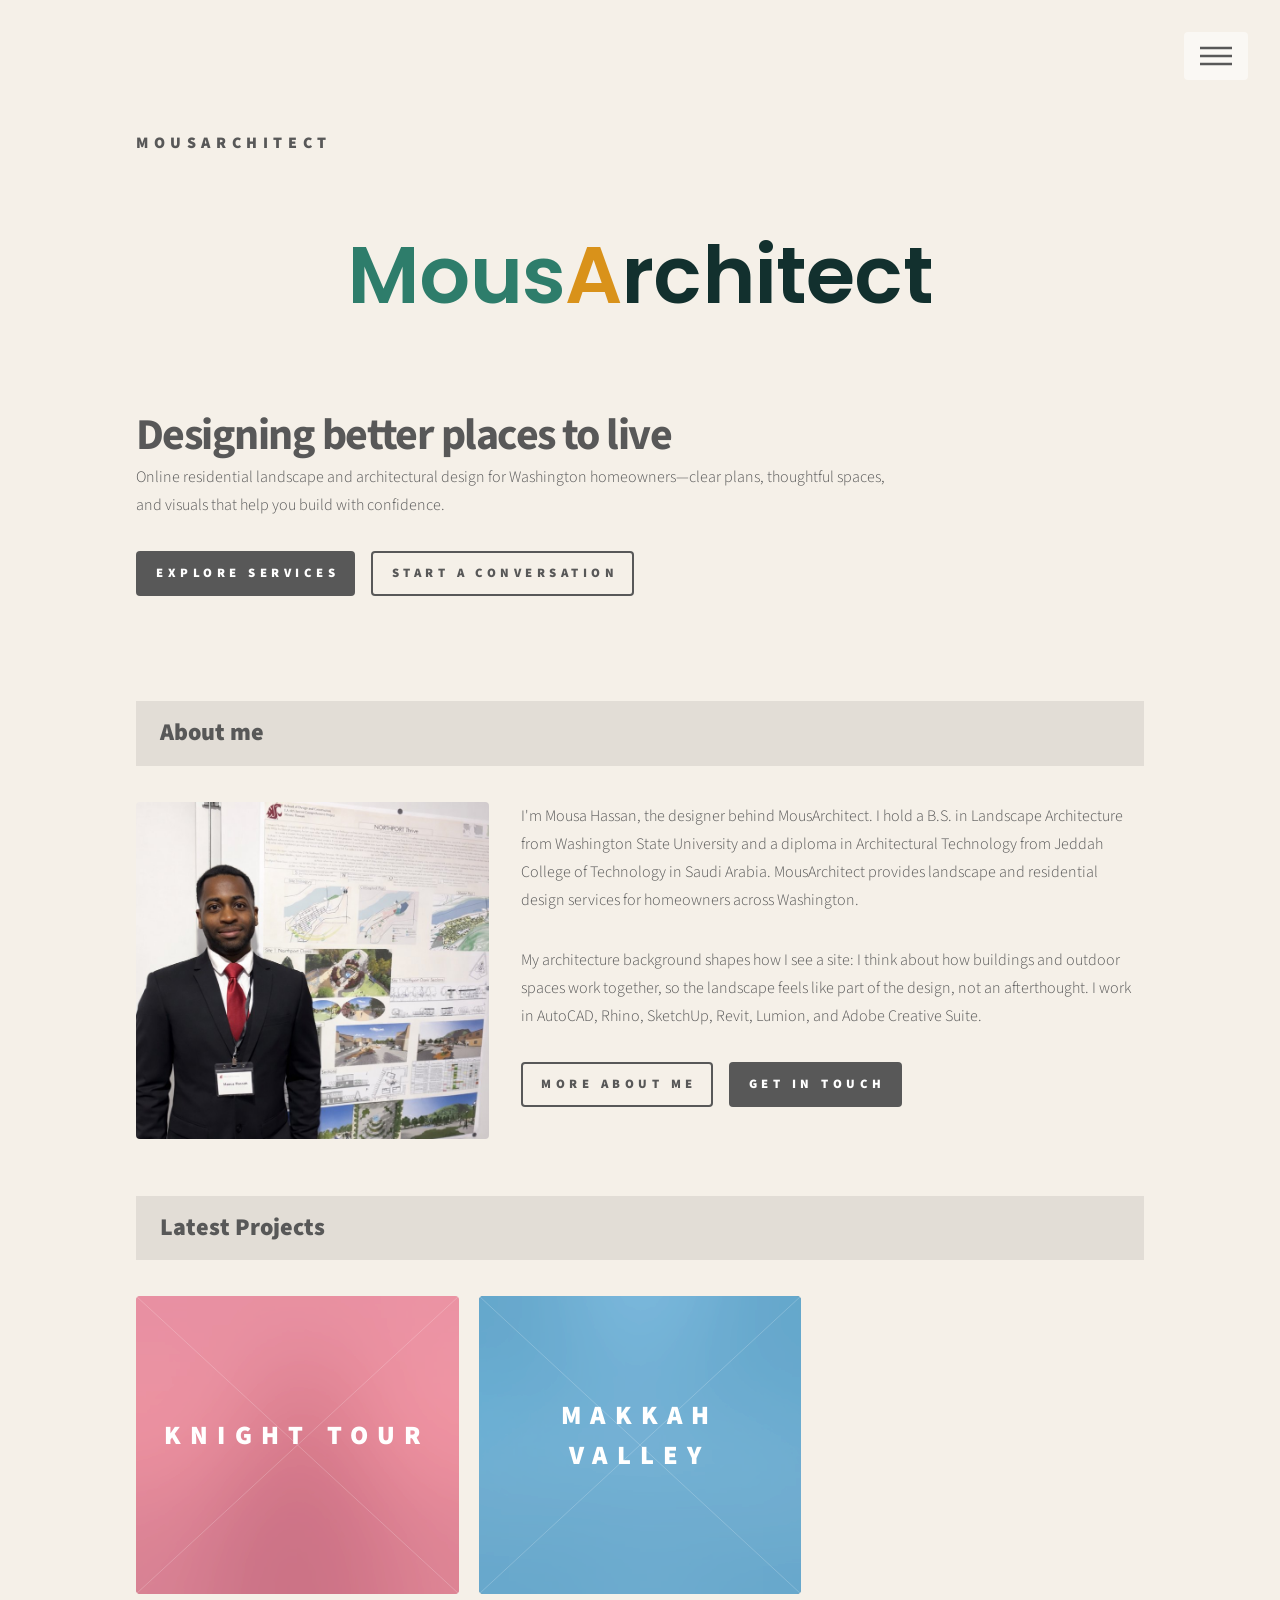
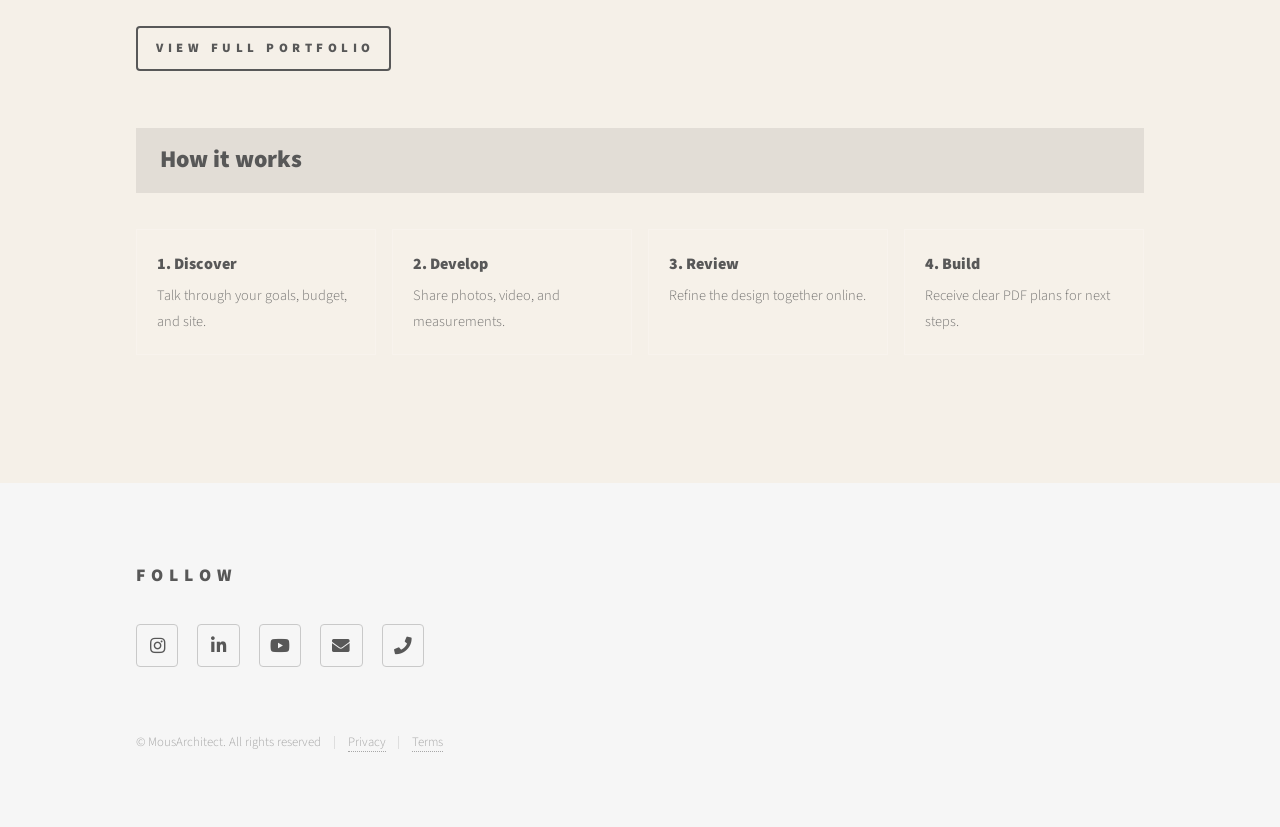
==== index.html @ 98a70e0d "Home page: replace leaf banner with MousArchitect Poppins wordmark (preview)" ====
<!DOCTYPE HTML>
<!--
	Based on Phantom by HTML5 UP (html5up.net | @ajlkn)
	Free for personal and commercial use under the CCA 3.0 license (html5up.net/license)
-->
<html lang="en">
	<head>
		<title>MousArchitect — Online Landscape &amp; Residential Design</title>
		<meta charset="utf-8" />
		<meta name="viewport" content="width=device-width, initial-scale=1, user-scalable=no" />
		<meta name="theme-color" content="#2f3e2f" />
		<link rel="canonical" href="https://mousarchitect.github.io/" />
		<meta property="og:type" content="website" />
		<meta property="og:title" content="MousArchitect — Online Landscape &amp; Residential Design" />
		<meta property="og:description" content="MousArchitect provides online residential landscape and architectural design services for homeowners across Washington." />
		<meta property="og:url" content="https://mousarchitect.github.io/" />
		<meta property="og:site_name" content="MousArchitect" />
		<meta name="twitter:card" content="summary" />
		<link rel="preconnect" href="https://fonts.googleapis.com" />
		<link rel="preconnect" href="https://fonts.gstatic.com" crossorigin />
		<link rel="stylesheet" href="https://fonts.googleapis.com/css2?family=Poppins:wght@600&display=swap" />
		<link rel="icon" href="assets/favicon.svg" type="image/svg+xml" />
		<meta name="description" content="MousArchitect provides online residential landscape and architectural design services for homeowners across Washington." />
		<link rel="stylesheet" href="assets/css/main.css" />
		<noscript><link rel="stylesheet" href="assets/css/noscript.css" /></noscript>
		<script type="application/ld+json">
		{
		  "@context": "https://schema.org",
		  "@type": "ProfessionalService",
		  "name": "MousArchitect",
		  "url": "https://mousarchitect.github.io/",
		  "email": "mousarchitect.info@gmail.com",
		  "telephone": "+1-509-592-1839",
		  "areaServed": "Washington, United States",
		  "sameAs": ["https://www.instagram.com/mousarchitect/", "https://www.linkedin.com/in/mousa-hassan-97ba91106/"]
		}
		</script>
	</head>
	<body class="is-preload">
		<!-- Wrapper -->
			<div id="wrapper">

				<!-- Header -->
					<header id="header">
						<div class="inner">

								<!-- Logo -->
									<a href="index.html" class="logo">
										<span class="title">MousArchitect</span>
									</a>

							<!-- Nav -->
								<nav>
									<ul>
										<li><a href="#menu">Menu</a></li>
									</ul>
								</nav>

						</div>
					</header>

				<!-- Menu -->
					<nav id="menu">
						<h2>Menu</h2>
						<ul>
							<li><a href="index.html">Home</a></li>
							<li><a href="about.html">About</a></li>
							<li><a href="portfolio.html">Portfolio</a></li>
								<li><a href="services.html">Services</a></li>
							<li><a href="contact.html">Contact</a></li>
						</ul>
					</nav>

				<!-- Main -->
					<div id="main">
						<div class="inner">
							<div class="home-wordmark" role="img" aria-label="MousArchitect"><span class="wm-mous">Mous</span><span class="wm-a">A</span><span class="wm-rchitect">rchitect</span></div>

								<header class="hero-copy">
									<h1>Designing better places to live</h1>
									<p>Online residential landscape and architectural design for Washington homeowners—clear plans, thoughtful spaces, and visuals that help you build with confidence.</p>
									<ul class="actions"><li><a href="services.html" class="button primary">Explore Services</a></li><li><a href="contact.html" class="button">Start a Conversation</a></li></ul>
								</header>

								<h2 class="section-bar">About me</h2>
							<div class="home-about">
								<span class="image"><img src="images/mousa.jpg" alt="Mousa Hassan" /></span>
								<div>
									<p>I'm Mousa Hassan, the designer behind MousArchitect. I hold a B.S. in Landscape Architecture from Washington State University and a diploma in Architectural Technology from Jeddah College of Technology in Saudi Arabia. MousArchitect provides landscape and residential design services for homeowners across Washington.</p>
									<p>My architecture background shapes how I see a site: I think about how buildings and outdoor spaces work together, so the landscape feels like part of the design, not an afterthought. I work in AutoCAD, Rhino, SketchUp, Revit, Lumion, and Adobe Creative Suite.</p>
									<ul class="actions"><li><a href="about.html" class="button">More About Me</a></li><li><a href="contact.html" class="button primary">Get In Touch</a></li></ul>
								</div>
							</div>

								<h2 class="section-bar">Latest Projects</h2>
								<section class="tiles">
										<article class="style1">
											<span class="image"><img src="images/pic04.jpg" alt="Knight Tour" /></span>
										<a href="knight-tour.html"><h2>Knight Tour</h2><div class="content"><p>Landscape Design</p></div></a>
										</article>
										<article class="style2">
											<span class="image"><img src="images/pic03.jpg" alt="Makkah Valley" /></span>
										<a href="makkah-valley.html"><h2>Makkah Valley</h2><div class="content"><p>Architecture/Landscape</p></div></a>
									</article>
								</section>
															<ul class="actions" style="margin-top:2em"><li><a href="portfolio.html" class="button">View Full Portfolio</a></li></ul>

								<h2 class="section-bar">How it works</h2>
								<section class="process">
									<div><strong>1. Discover</strong><span>Talk through your goals, budget, and site.</span></div>
									<div><strong>2. Develop</strong><span>Share photos, video, and measurements.</span></div>
									<div><strong>3. Review</strong><span>Refine the design together online.</span></div>
									<div><strong>4. Build</strong><span>Receive clear PDF plans for next steps.</span></div>
								</section>
						</div>
					</div>

				<!-- Footer -->
					<footer id="footer">
						<div class="inner">
							<section>
								<h2>Follow</h2>
								<!-- TODO: replace # with your real profile URLs, and remove any icons you don't use -->
								<ul class="icons">
									<li><a href="https://www.instagram.com/mousarchitect/" target="_blank" rel="noopener" class="icon brands style2 fa-instagram"><span class="label">Instagram</span></a></li>
									<li><a href="https://www.linkedin.com/in/mousa-hassan-97ba91106/" target="_blank" rel="noopener" class="icon brands style2 fa-linkedin-in"><span class="label">LinkedIn</span></a></li>
									<li><a href="https://youtube.com/@mousarchitect?si=WikqPU5HoL9JmrA7" target="_blank" rel="noopener" class="icon brands style2 fa-youtube"><span class="label">YouTube</span></a></li>
<li><a href="mailto:mousarchitect.info@gmail.com" class="icon solid style2 fa-envelope"><span class="label">Email</span></a></li>
									<li><a href="tel:+15095921839" class="icon solid style2 fa-phone"><span class="label">Phone</span></a></li>
								</ul>
							</section>
							<ul class="copyright">
								<li>&copy; MousArchitect. All rights reserved</li><li><a href="privacy.html">Privacy</a></li><li><a href="terms.html">Terms</a></li>
							</ul>
						</div>
					</footer>

			</div>

		<!-- Scripts -->
			<script src="assets/js/jquery.min.js"></script>
			<script src="assets/js/browser.min.js"></script>
			<script src="assets/js/breakpoints.min.js"></script>
			<script src="assets/js/util.js"></script>
			<script src="assets/js/main.js"></script>

	</body>
</html>
---- assets/css/main.css ----
@import url(fontawesome-all.min.css);
@import url("https://fonts.googleapis.com/css?family=Source+Sans+Pro:300,700,900");

/*
	Phantom by HTML5 UP
	html5up.net | @ajlkn
	Free for personal and commercial use under the CCA 3.0 license (html5up.net/license)
*/

html, body, div, span, applet, object,
iframe, h1, h2, h3, h4, h5, h6, p, blockquote,
pre, a, abbr, acronym, address, big, cite,
code, del, dfn, em, img, ins, kbd, q, s, samp,
small, strike, strong, sub, sup, tt, var, b,
u, i, center, dl, dt, dd, ol, ul, li, fieldset,
form, label, legend, table, caption, tbody,
tfoot, thead, tr, th, td, article, aside,
canvas, details, embed, figure, figcaption,
footer, header, hgroup, menu, nav, output, ruby,
section, summary, time, mark, audio, video {
	margin: 0;
	padding: 0;
	border: 0;
	font-size: 100%;
	font: inherit;
	vertical-align: baseline;}

article, aside, details, figcaption, figure,
footer, header, hgroup, menu, nav, section {
	display: block;}

body {
	line-height: 1;
}

ol, ul {
	list-style: none;
}

blockquote, q {
	quotes: none;
}

	blockquote:before, blockquote:after, q:before, q:after {
		content: '';
		content: none;
	}

table {
	border-collapse: collapse;
	border-spacing: 0;
}

body {
	-webkit-text-size-adjust: none;
}

mark {
	background-color: transparent;
	color: inherit;
}

input::-moz-focus-inner {
	border: 0;
	padding: 0;
}

input, select, textarea {
	-moz-appearance: none;
	-webkit-appearance: none;
	-ms-appearance: none;
	appearance: none;
}

/* Basic */

	@-ms-viewport {
		width: device-width;
	}

	body {
		-ms-overflow-style: scrollbar;
	}

	@media screen and (max-width: 480px) {

		html, body {
			min-width: 320px;
		}

	}

	html {
		box-sizing: border-box;
	}

	*, *:before, *:after {
		box-sizing: inherit;
	}

	body {
		background: #F5F0E8;
	}

		body.is-preload *, body.is-preload *:before, body.is-preload *:after {
			-moz-animation: none !important;
			-webkit-animation: none !important;
			-ms-animation: none !important;
			animation: none !important;
			-moz-transition: none !important;
			-webkit-transition: none !important;
			-ms-transition: none !important;
			transition: none !important;
		}

/* Type */

	body, input, select, textarea {
		color: #585858;
		font-family: "Source Sans Pro", Helvetica, sans-serif;
		font-size: 16pt;
		font-weight: 300;
		line-height: 1.75;
	}

		@media screen and (max-width: 1680px) {

			body, input, select, textarea {
				font-size: 14pt;
			}

		}

		@media screen and (max-width: 1280px) {

			body, input, select, textarea {
				font-size: 12pt;
			}

		}

	a {
		-moz-transition: border-bottom-color 0.2s ease, color 0.2s ease;
		-webkit-transition: border-bottom-color 0.2s ease, color 0.2s ease;
		-ms-transition: border-bottom-color 0.2s ease, color 0.2s ease;
		transition: border-bottom-color 0.2s ease, color 0.2s ease;
		text-decoration: none;
		color: #585858;
		border-bottom: dotted 1px rgba(88, 88, 88, 0.5);
	}

		a:hover {
			border-bottom-color: transparent;
			color: #f2849e !important;
		}

	strong, b {
		font-weight: 900;
	}

	em, i {
		font-style: italic;
	}

	p {
		margin: 0 0 2em 0;
	}

	h1 {
		font-size: 2.75em;
		font-weight: 700;
		line-height: 1.3;
		margin: 0 0 1em 0;
		letter-spacing: -0.035em;
	}

		h1 a {
			color: inherit;
		}

		@media screen and (max-width: 736px) {

			h1 {
				font-size: 2em;
				margin: 0 0 1em 0;
			}

		}

		@media screen and (max-width: 360px) {

			h1 {
				font-size: 1.75em;
			}

		}

	h2, h3, h4, h5, h6 {
		font-weight: 900;
		line-height: 1.5;
		margin: 0 0 2em 0;
		text-transform: uppercase;
		letter-spacing: 0.35em;
	}

		h2 a, h3 a, h4 a, h5 a, h6 a {
			color: inherit;
		}

	h2 {
		font-size: 1.1em;
	}

	h3 {
		font-size: 1em;
	}

	h4 {
		font-size: 0.8em;
	}

	h5 {
		font-size: 0.8em;
	}

	h6 {
		font-size: 0.8em;
	}

	@media screen and (max-width: 980px) {

		h1 br, h2 br, h3 br, h4 br, h5 br, h6 br {
			display: none;
		}

	}

	@media screen and (max-width: 736px) {

		h2 {
			font-size: 1em;
		}

		h3 {
			font-size: 0.8em;
		}

	}

	sub {
		font-size: 0.8em;
		position: relative;
		top: 0.5em;
	}

	sup {
		font-size: 0.8em;
		position: relative;
		top: -0.5em;
	}

	blockquote {
		border-left: solid 4px #c9c9c9;
		font-style: italic;
		margin: 0 0 2em 0;
		padding: 0.5em 0 0.5em 2em;
	}

	code {
		background: rgba(144, 144, 144, 0.075);
		border-radius: 4px;
		border: solid 1px #c9c9c9;
		font-family: "Courier New", monospace;
		font-size: 0.9em;
		margin: 0 0.25em;
		padding: 0.25em 0.65em;
	}

	pre {
		-webkit-overflow-scrolling: touch;
		font-family: "Courier New", monospace;
		font-size: 0.9em;
		margin: 0 0 2em 0;
	}

		pre code {
			display: block;
			line-height: 1.75;
			padding: 1em 1.5em;
			overflow-x: auto;
		}

	hr {
		border: 0;
		border-bottom: solid 1px #c9c9c9;
		margin: 2em 0;
	}

		hr.major {
			margin: 3em 0;
		}

	.align-left {
		text-align: left;
	}

	.align-center {
		text-align: center;
	}

	.align-right {
		text-align: right;
	}

/* Row */

	.row {
		display: flex;
		flex-wrap: wrap;
		box-sizing: border-box;
		align-items: stretch;
	}

		.row > * {
			box-sizing: border-box;
		}

		.row.gtr-uniform > * > :last-child {
			margin-bottom: 0;
		}

		.row.aln-left {
			justify-content: flex-start;
		}

		.row.aln-center {
			justify-content: center;
		}

		.row.aln-right {
			justify-content: flex-end;
		}

		.row.aln-top {
			align-items: flex-start;
		}

		.row.aln-middle {
			align-items: center;
		}

		.row.aln-bottom {
			align-items: flex-end;
		}

		.row > .imp {
			order: -1;
		}

		.row > .col-1 {
			width: 8.33333%;
		}

		.row > .off-1 {
			margin-left: 8.33333%;
		}

		.row > .col-2 {
			width: 16.66667%;
		}

		.row > .off-2 {
			margin-left: 16.66667%;
		}

		.row > .col-3 {
			width: 25%;
		}

		.row > .off-3 {
			margin-left: 25%;
		}

		.row > .col-4 {
			width: 33.33333%;
		}

		.row > .off-4 {
			margin-left: 33.33333%;
		}

		.row > .col-5 {
			width: 41.66667%;
		}

		.row > .off-5 {
			margin-left: 41.66667%;
		}

		.row > .col-6 {
			width: 50%;
		}

		.row > .off-6 {
			margin-left: 50%;
		}

		.row > .col-7 {
			width: 58.33333%;
		}

		.row > .off-7 {
			margin-left: 58.33333%;
		}

		.row > .col-8 {
			width: 66.66667%;
		}

		.row > .off-8 {
			margin-left: 66.66667%;
		}

		.row > .col-9 {
			width: 75%;
		}

		.row > .off-9 {
			margin-left: 75%;
		}

		.row > .col-10 {
			width: 83.33333%;
		}

		.row > .off-10 {
			margin-left: 83.33333%;
		}

		.row > .col-11 {
			width: 91.66667%;
		}

		.row > .off-11 {
			margin-left: 91.66667%;
		}

		.row > .col-12 {
			width: 100%;
		}

		.row > .off-12 {
			margin-left: 100%;
		}

		.row.gtr-0 {
			margin-top: 0;
			margin-left: 0em;
		}

			.row.gtr-0 > * {
				padding: 0 0 0 0em;
			}

			.row.gtr-0.gtr-uniform {
				margin-top: 0em;
			}

				.row.gtr-0.gtr-uniform > * {
					padding-top: 0em;
				}

		.row.gtr-25 {
			margin-top: 0;
			margin-left: -0.5em;
		}

			.row.gtr-25 > * {
				padding: 0 0 0 0.5em;
			}

			.row.gtr-25.gtr-uniform {
				margin-top: -0.5em;
			}

				.row.gtr-25.gtr-uniform > * {
					padding-top: 0.5em;
				}

		.row.gtr-50 {
			margin-top: 0;
			margin-left: -1em;
		}

			.row.gtr-50 > * {
				padding: 0 0 0 1em;
			}

			.row.gtr-50.gtr-uniform {
				margin-top: -1em;
			}

				.row.gtr-50.gtr-uniform > * {
					padding-top: 1em;
				}

		.row {
			margin-top: 0;
			margin-left: -2em;
		}

			.row > * {
				padding: 0 0 0 2em;
			}

			.row.gtr-uniform {
				margin-top: -2em;
			}

				.row.gtr-uniform > * {
					padding-top: 2em;
				}

		.row.gtr-150 {
			margin-top: 0;
			margin-left: -3em;
		}

			.row.gtr-150 > * {
				padding: 0 0 0 3em;
			}

			.row.gtr-150.gtr-uniform {
				margin-top: -3em;
			}

				.row.gtr-150.gtr-uniform > * {
					padding-top: 3em;
				}

		.row.gtr-200 {
			margin-top: 0;
			margin-left: -4em;
		}

			.row.gtr-200 > * {
				padding: 0 0 0 4em;
			}

			.row.gtr-200.gtr-uniform {
				margin-top: -4em;
			}

				.row.gtr-200.gtr-uniform > * {
					padding-top: 4em;
				}

		@media screen and (max-width: 1680px) {

			.row {
				display: flex;
				flex-wrap: wrap;
				box-sizing: border-box;
				align-items: stretch;
			}

				.row > * {
					box-sizing: border-box;
				}

				.row.gtr-uniform > * > :last-child {
					margin-bottom: 0;
				}

				.row.aln-left {
					justify-content: flex-start;
				}

				.row.aln-center {
					justify-content: center;
				}

				.row.aln-right {
					justify-content: flex-end;
				}

				.row.aln-top {
					align-items: flex-start;
				}

				.row.aln-middle {
					align-items: center;
				}

				.row.aln-bottom {
					align-items: flex-end;
				}

				.row > .imp-xlarge {
					order: -1;
				}

				.row > .col-1-xlarge {
					width: 8.33333%;
				}

				.row > .off-1-xlarge {
					margin-left: 8.33333%;
				}

				.row > .col-2-xlarge {
					width: 16.66667%;
				}

				.row > .off-2-xlarge {
					margin-left: 16.66667%;
				}

				.row > .col-3-xlarge {
					width: 25%;
				}

				.row > .off-3-xlarge {
					margin-left: 25%;
				}

				.row > .col-4-xlarge {
					width: 33.33333%;
				}

				.row > .off-4-xlarge {
					margin-left: 33.33333%;
				}

				.row > .col-5-xlarge {
					width: 41.66667%;
				}

				.row > .off-5-xlarge {
					margin-left: 41.66667%;
				}

				.row > .col-6-xlarge {
					width: 50%;
				}

				.row > .off-6-xlarge {
					margin-left: 50%;
				}

				.row > .col-7-xlarge {
					width: 58.33333%;
				}

				.row > .off-7-xlarge {
					margin-left: 58.33333%;
				}

				.row > .col-8-xlarge {
					width: 66.66667%;
				}

				.row > .off-8-xlarge {
					margin-left: 66.66667%;
				}

				.row > .col-9-xlarge {
					width: 75%;
				}

				.row > .off-9-xlarge {
					margin-left: 75%;
				}

				.row > .col-10-xlarge {
					width: 83.33333%;
				}

				.row > .off-10-xlarge {
					margin-left: 83.33333%;
				}

				.row > .col-11-xlarge {
					width: 91.66667%;
				}

				.row > .off-11-xlarge {
					margin-left: 91.66667%;
				}

				.row > .col-12-xlarge {
					width: 100%;
				}

				.row > .off-12-xlarge {
					margin-left: 100%;
				}

				.row.gtr-0 {
					margin-top: 0;
					margin-left: 0em;
				}

					.row.gtr-0 > * {
						padding: 0 0 0 0em;
					}

					.row.gtr-0.gtr-uniform {
						margin-top: 0em;
					}

						.row.gtr-0.gtr-uniform > * {
							padding-top: 0em;
						}

				.row.gtr-25 {
					margin-top: 0;
					margin-left: -0.5em;
				}

					.row.gtr-25 > * {
						padding: 0 0 0 0.5em;
					}

					.row.gtr-25.gtr-uniform {
						margin-top: -0.5em;
					}

						.row.gtr-25.gtr-uniform > * {
							padding-top: 0.5em;
						}

				.row.gtr-50 {
					margin-top: 0;
					margin-left: -1em;
				}

					.row.gtr-50 > * {
						padding: 0 0 0 1em;
					}

					.row.gtr-50.gtr-uniform {
						margin-top: -1em;
					}

						.row.gtr-50.gtr-uniform > * {
							padding-top: 1em;
						}

				.row {
					margin-top: 0;
					margin-left: -2em;
				}

					.row > * {
						padding: 0 0 0 2em;
					}

					.row.gtr-uniform {
						margin-top: -2em;
					}

						.row.gtr-uniform > * {
							padding-top: 2em;
						}

				.row.gtr-150 {
					margin-top: 0;
					margin-left: -3em;
				}

					.row.gtr-150 > * {
						padding: 0 0 0 3em;
					}

					.row.gtr-150.gtr-uniform {
						margin-top: -3em;
					}

						.row.gtr-150.gtr-uniform > * {
							padding-top: 3em;
						}

				.row.gtr-200 {
					margin-top: 0;
					margin-left: -4em;
				}

					.row.gtr-200 > * {
						padding: 0 0 0 4em;
					}

					.row.gtr-200.gtr-uniform {
						margin-top: -4em;
					}

						.row.gtr-200.gtr-uniform > * {
							padding-top: 4em;
						}

		}

		@media screen and (max-width: 1280px) {

			.row {
				display: flex;
				flex-wrap: wrap;
				box-sizing: border-box;
				align-items: stretch;
			}

				.row > * {
					box-sizing: border-box;
				}

				.row.gtr-uniform > * > :last-child {
					margin-bottom: 0;
				}

				.row.aln-left {
					justify-content: flex-start;
				}

				.row.aln-center {
					justify-content: center;
				}

				.row.aln-right {
					justify-content: flex-end;
				}

				.row.aln-top {
					align-items: flex-start;
				}

				.row.aln-middle {
					align-items: center;
				}

				.row.aln-bottom {
					align-items: flex-end;
				}

				.row > .imp-large {
					order: -1;
				}

				.row > .col-1-large {
					width: 8.33333%;
				}

				.row > .off-1-large {
					margin-left: 8.33333%;
				}

				.row > .col-2-large {
					width: 16.66667%;
				}

				.row > .off-2-large {
					margin-left: 16.66667%;
				}

				.row > .col-3-large {
					width: 25%;
				}

				.row > .off-3-large {
					margin-left: 25%;
				}

				.row > .col-4-large {
					width: 33.33333%;
				}

				.row > .off-4-large {
					margin-left: 33.33333%;
				}

				.row > .col-5-large {
					width: 41.66667%;
				}

				.row > .off-5-large {
					margin-left: 41.66667%;
				}

				.row > .col-6-large {
					width: 50%;
				}

				.row > .off-6-large {
					margin-left: 50%;
				}

				.row > .col-7-large {
					width: 58.33333%;
				}

				.row > .off-7-large {
					margin-left: 58.33333%;
				}

				.row > .col-8-large {
					width: 66.66667%;
				}

				.row > .off-8-large {
					margin-left: 66.66667%;
				}

				.row > .col-9-large {
					width: 75%;
				}

				.row > .off-9-large {
					margin-left: 75%;
				}

				.row > .col-10-large {
					width: 83.33333%;
				}

				.row > .off-10-large {
					margin-left: 83.33333%;
				}

				.row > .col-11-large {
					width: 91.66667%;
				}

				.row > .off-11-large {
					margin-left: 91.66667%;
				}

				.row > .col-12-large {
					width: 100%;
				}

				.row > .off-12-large {
					margin-left: 100%;
				}

				.row.gtr-0 {
					margin-top: 0;
					margin-left: 0em;
				}

					.row.gtr-0 > * {
						padding: 0 0 0 0em;
					}

					.row.gtr-0.gtr-uniform {
						margin-top: 0em;
					}

						.row.gtr-0.gtr-uniform > * {
							padding-top: 0em;
						}

				.row.gtr-25 {
					margin-top: 0;
					margin-left: -0.5em;
				}

					.row.gtr-25 > * {
						padding: 0 0 0 0.5em;
					}

					.row.gtr-25.gtr-uniform {
						margin-top: -0.5em;
					}

						.row.gtr-25.gtr-uniform > * {
							padding-top: 0.5em;
						}

				.row.gtr-50 {
					margin-top: 0;
					margin-left: -1em;
				}

					.row.gtr-50 > * {
						padding: 0 0 0 1em;
					}

					.row.gtr-50.gtr-uniform {
						margin-top: -1em;
					}

						.row.gtr-50.gtr-uniform > * {
							padding-top: 1em;
						}

				.row {
					margin-top: 0;
					margin-left: -2em;
				}

					.row > * {
						padding: 0 0 0 2em;
					}

					.row.gtr-uniform {
						margin-top: -2em;
					}

						.row.gtr-uniform > * {
							padding-top: 2em;
						}

				.row.gtr-150 {
					margin-top: 0;
					margin-left: -3em;
				}

					.row.gtr-150 > * {
						padding: 0 0 0 3em;
					}

					.row.gtr-150.gtr-uniform {
						margin-top: -3em;
					}

						.row.gtr-150.gtr-uniform > * {
							padding-top: 3em;
						}

				.row.gtr-200 {
					margin-top: 0;
					margin-left: -4em;
				}

					.row.gtr-200 > * {
						padding: 0 0 0 4em;
					}

					.row.gtr-200.gtr-uniform {
						margin-top: -4em;
					}

						.row.gtr-200.gtr-uniform > * {
							padding-top: 4em;
						}

		}

		@media screen and (max-width: 980px) {

			.row {
				display: flex;
				flex-wrap: wrap;
				box-sizing: border-box;
				align-items: stretch;
			}

				.row > * {
					box-sizing: border-box;
				}

				.row.gtr-uniform > * > :last-child {
					margin-bottom: 0;
				}

				.row.aln-left {
					justify-content: flex-start;
				}

				.row.aln-center {
					justify-content: center;
				}

				.row.aln-right {
					justify-content: flex-end;
				}

				.row.aln-top {
					align-items: flex-start;
				}

				.row.aln-middle {
					align-items: center;
				}

				.row.aln-bottom {
					align-items: flex-end;
				}

				.row > .imp-medium {
					order: -1;
				}

				.row > .col-1-medium {
					width: 8.33333%;
				}

				.row > .off-1-medium {
					margin-left: 8.33333%;
				}

				.row > .col-2-medium {
					width: 16.66667%;
				}

				.row > .off-2-medium {
					margin-left: 16.66667%;
				}

				.row > .col-3-medium {
					width: 25%;
				}

				.row > .off-3-medium {
					margin-left: 25%;
				}

				.row > .col-4-medium {
					width: 33.33333%;
				}

				.row > .off-4-medium {
					margin-left: 33.33333%;
				}

				.row > .col-5-medium {
					width: 41.66667%;
				}

				.row > .off-5-medium {
					margin-left: 41.66667%;
				}

				.row > .col-6-medium {
					width: 50%;
				}

				.row > .off-6-medium {
					margin-left: 50%;
				}

				.row > .col-7-medium {
					width: 58.33333%;
				}

				.row > .off-7-medium {
					margin-left: 58.33333%;
				}

				.row > .col-8-medium {
					width: 66.66667%;
				}

				.row > .off-8-medium {
					margin-left: 66.66667%;
				}

				.row > .col-9-medium {
					width: 75%;
				}

				.row > .off-9-medium {
					margin-left: 75%;
				}

				.row > .col-10-medium {
					width: 83.33333%;
				}

				.row > .off-10-medium {
					margin-left: 83.33333%;
				}

				.row > .col-11-medium {
					width: 91.66667%;
				}

				.row > .off-11-medium {
					margin-left: 91.66667%;
				}

				.row > .col-12-medium {
					width: 100%;
				}

				.row > .off-12-medium {
					margin-left: 100%;
				}

				.row.gtr-0 {
					margin-top: 0;
					margin-left: 0em;
				}

					.row.gtr-0 > * {
						padding: 0 0 0 0em;
					}

					.row.gtr-0.gtr-uniform {
						margin-top: 0em;
					}

						.row.gtr-0.gtr-uniform > * {
							padding-top: 0em;
						}

				.row.gtr-25 {
					margin-top: 0;
					margin-left: -0.375em;
				}

					.row.gtr-25 > * {
						padding: 0 0 0 0.375em;
					}

					.row.gtr-25.gtr-uniform {
						margin-top: -0.375em;
					}

						.row.gtr-25.gtr-uniform > * {
							padding-top: 0.375em;
						}

				.row.gtr-50 {
					margin-top: 0;
					margin-left: -0.75em;
				}

					.row.gtr-50 > * {
						padding: 0 0 0 0.75em;
					}

					.row.gtr-50.gtr-uniform {
						margin-top: -0.75em;
					}

						.row.gtr-50.gtr-uniform > * {
							padding-top: 0.75em;
						}

				.row {
					margin-top: 0;
					margin-left: -1.5em;
				}

					.row > * {
						padding: 0 0 0 1.5em;
					}

					.row.gtr-uniform {
						margin-top: -1.5em;
					}

						.row.gtr-uniform > * {
							padding-top: 1.5em;
						}

				.row.gtr-150 {
					margin-top: 0;
					margin-left: -2.25em;
				}

					.row.gtr-150 > * {
						padding: 0 0 0 2.25em;
					}

					.row.gtr-150.gtr-uniform {
						margin-top: -2.25em;
					}

						.row.gtr-150.gtr-uniform > * {
							padding-top: 2.25em;
						}

				.row.gtr-200 {
					margin-top: 0;
					margin-left: -3em;
				}

					.row.gtr-200 > * {
						padding: 0 0 0 3em;
					}

					.row.gtr-200.gtr-uniform {
						margin-top: -3em;
					}

						.row.gtr-200.gtr-uniform > * {
							padding-top: 3em;
						}

		}

		@media screen and (max-width: 736px) {

			.row {
				display: flex;
				flex-wrap: wrap;
				box-sizing: border-box;
				align-items: stretch;
			}

				.row > * {
					box-sizing: border-box;
				}

				.row.gtr-uniform > * > :last-child {
					margin-bottom: 0;
				}

				.row.aln-left {
					justify-content: flex-start;
				}

				.row.aln-center {
					justify-content: center;
				}

				.row.aln-right {
					justify-content: flex-end;
				}

				.row.aln-top {
					align-items: flex-start;
				}

				.row.aln-middle {
					align-items: center;
				}

				.row.aln-bottom {
					align-items: flex-end;
				}

				.row > .imp-small {
					order: -1;
				}

				.row > .col-1-small {
					width: 8.33333%;
				}

				.row > .off-1-small {
					margin-left: 8.33333%;
				}

				.row > .col-2-small {
					width: 16.66667%;
				}

				.row > .off-2-small {
					margin-left: 16.66667%;
				}

				.row > .col-3-small {
					width: 25%;
				}

				.row > .off-3-small {
					margin-left: 25%;
				}

				.row > .col-4-small {
					width: 33.33333%;
				}

				.row > .off-4-small {
					margin-left: 33.33333%;
				}

				.row > .col-5-small {
					width: 41.66667%;
				}

				.row > .off-5-small {
					margin-left: 41.66667%;
				}

				.row > .col-6-small {
					width: 50%;
				}

				.row > .off-6-small {
					margin-left: 50%;
				}

				.row > .col-7-small {
					width: 58.33333%;
				}

				.row > .off-7-small {
					margin-left: 58.33333%;
				}

				.row > .col-8-small {
					width: 66.66667%;
				}

				.row > .off-8-small {
					margin-left: 66.66667%;
				}

				.row > .col-9-small {
					width: 75%;
				}

				.row > .off-9-small {
					margin-left: 75%;
				}

				.row > .col-10-small {
					width: 83.33333%;
				}

				.row > .off-10-small {
					margin-left: 83.33333%;
				}

				.row > .col-11-small {
					width: 91.66667%;
				}

				.row > .off-11-small {
					margin-left: 91.66667%;
				}

				.row > .col-12-small {
					width: 100%;
				}

				.row > .off-12-small {
					margin-left: 100%;
				}

				.row.gtr-0 {
					margin-top: 0;
					margin-left: 0em;
				}

					.row.gtr-0 > * {
						padding: 0 0 0 0em;
					}

					.row.gtr-0.gtr-uniform {
						margin-top: 0em;
					}

						.row.gtr-0.gtr-uniform > * {
							padding-top: 0em;
						}

				.row.gtr-25 {
					margin-top: 0;
					margin-left: -0.25em;
				}

					.row.gtr-25 > * {
						padding: 0 0 0 0.25em;
					}

					.row.gtr-25.gtr-uniform {
						margin-top: -0.25em;
					}

						.row.gtr-25.gtr-uniform > * {
							padding-top: 0.25em;
						}

				.row.gtr-50 {
					margin-top: 0;
					margin-left: -0.5em;
				}

					.row.gtr-50 > * {
						padding: 0 0 0 0.5em;
					}

					.row.gtr-50.gtr-uniform {
						margin-top: -0.5em;
					}

						.row.gtr-50.gtr-uniform > * {
							padding-top: 0.5em;
						}

				.row {
					margin-top: 0;
					margin-left: -1em;
				}

					.row > * {
						padding: 0 0 0 1em;
					}

					.row.gtr-uniform {
						margin-top: -1em;
					}

						.row.gtr-uniform > * {
							padding-top: 1em;
						}

				.row.gtr-150 {
					margin-top: 0;
					margin-left: -1.5em;
				}

					.row.gtr-150 > * {
						padding: 0 0 0 1.5em;
					}

					.row.gtr-150.gtr-uniform {
						margin-top: -1.5em;
					}

						.row.gtr-150.gtr-uniform > * {
							padding-top: 1.5em;
						}

				.row.gtr-200 {
					margin-top: 0;
					margin-left: -2em;
				}

					.row.gtr-200 > * {
						padding: 0 0 0 2em;
					}

					.row.gtr-200.gtr-uniform {
						margin-top: -2em;
					}

						.row.gtr-200.gtr-uniform > * {
							padding-top: 2em;
						}

		}

		@media screen and (max-width: 480px) {

			.row {
				display: flex;
				flex-wrap: wrap;
				box-sizing: border-box;
				align-items: stretch;
			}

				.row > * {
					box-sizing: border-box;
				}

				.row.gtr-uniform > * > :last-child {
					margin-bottom: 0;
				}

				.row.aln-left {
					justify-content: flex-start;
				}

				.row.aln-center {
					justify-content: center;
				}

				.row.aln-right {
					justify-content: flex-end;
				}

				.row.aln-top {
					align-items: flex-start;
				}

				.row.aln-middle {
					align-items: center;
				}

				.row.aln-bottom {
					align-items: flex-end;
				}

				.row > .imp-xsmall {
					order: -1;
				}

				.row > .col-1-xsmall {
					width: 8.33333%;
				}

				.row > .off-1-xsmall {
					margin-left: 8.33333%;
				}

				.row > .col-2-xsmall {
					width: 16.66667%;
				}

				.row > .off-2-xsmall {
					margin-left: 16.66667%;
				}

				.row > .col-3-xsmall {
					width: 25%;
				}

				.row > .off-3-xsmall {
					margin-left: 25%;
				}

				.row > .col-4-xsmall {
					width: 33.33333%;
				}

				.row > .off-4-xsmall {
					margin-left: 33.33333%;
				}

				.row > .col-5-xsmall {
					width: 41.66667%;
				}

				.row > .off-5-xsmall {
					margin-left: 41.66667%;
				}

				.row > .col-6-xsmall {
					width: 50%;
				}

				.row > .off-6-xsmall {
					margin-left: 50%;
				}

				.row > .col-7-xsmall {
					width: 58.33333%;
				}

				.row > .off-7-xsmall {
					margin-left: 58.33333%;
				}

				.row > .col-8-xsmall {
					width: 66.66667%;
				}

				.row > .off-8-xsmall {
					margin-left: 66.66667%;
				}

				.row > .col-9-xsmall {
					width: 75%;
				}

				.row > .off-9-xsmall {
					margin-left: 75%;
				}

				.row > .col-10-xsmall {
					width: 83.33333%;
				}

				.row > .off-10-xsmall {
					margin-left: 83.33333%;
				}

				.row > .col-11-xsmall {
					width: 91.66667%;
				}

				.row > .off-11-xsmall {
					margin-left: 91.66667%;
				}

				.row > .col-12-xsmall {
					width: 100%;
				}

				.row > .off-12-xsmall {
					margin-left: 100%;
				}

				.row.gtr-0 {
					margin-top: 0;
					margin-left: 0em;
				}

					.row.gtr-0 > * {
						padding: 0 0 0 0em;
					}

					.row.gtr-0.gtr-uniform {
						margin-top: 0em;
					}

						.row.gtr-0.gtr-uniform > * {
							padding-top: 0em;
						}

				.row.gtr-25 {
					margin-top: 0;
					margin-left: -0.25em;
				}

					.row.gtr-25 > * {
						padding: 0 0 0 0.25em;
					}

					.row.gtr-25.gtr-uniform {
						margin-top: -0.25em;
					}

						.row.gtr-25.gtr-uniform > * {
							padding-top: 0.25em;
						}

				.row.gtr-50 {
					margin-top: 0;
					margin-left: -0.5em;
				}

					.row.gtr-50 > * {
						padding: 0 0 0 0.5em;
					}

					.row.gtr-50.gtr-uniform {
						margin-top: -0.5em;
					}

						.row.gtr-50.gtr-uniform > * {
							padding-top: 0.5em;
						}

				.row {
					margin-top: 0;
					margin-left: -1em;
				}

					.row > * {
						padding: 0 0 0 1em;
					}

					.row.gtr-uniform {
						margin-top: -1em;
					}

						.row.gtr-uniform > * {
							padding-top: 1em;
						}

				.row.gtr-150 {
					margin-top: 0;
					margin-left: -1.5em;
				}

					.row.gtr-150 > * {
						padding: 0 0 0 1.5em;
					}

					.row.gtr-150.gtr-uniform {
						margin-top: -1.5em;
					}

						.row.gtr-150.gtr-uniform > * {
							padding-top: 1.5em;
						}

				.row.gtr-200 {
					margin-top: 0;
					margin-left: -2em;
				}

					.row.gtr-200 > * {
						padding: 0 0 0 2em;
					}

					.row.gtr-200.gtr-uniform {
						margin-top: -2em;
					}

						.row.gtr-200.gtr-uniform > * {
							padding-top: 2em;
						}

		}

/* Section/Article */

	section.special, article.special {
		text-align: center;
	}

	header p {
		margin-top: -1em;
	}

	@media screen and (max-width: 736px) {

		header p {
			margin-top: 0;
		}

	}

/* Icon */

	.icon {
		text-decoration: none;
		border-bottom: none;
		position: relative;
	}

		.icon:before {
			-moz-osx-font-smoothing: grayscale;
			-webkit-font-smoothing: antialiased;
			display: inline-block;
			font-style: normal;
			font-variant: normal;
			text-rendering: auto;
			line-height: 1;
			text-transform: none !important;
			font-family: 'Font Awesome 5 Free';
			font-weight: 400;
		}

		.icon > .label {
			display: none;
		}

		.icon:before {
			line-height: inherit;
		}

		.icon.solid:before {
			font-weight: 900;
		}

		.icon.brands:before {
			font-family: 'Font Awesome 5 Brands';
		}

		.icon.style2 {
			-moz-transition: background-color 0.2s ease-in-out, color 0.2s ease-in-out, border-color 0.2s ease-in-out;
			-webkit-transition: background-color 0.2s ease-in-out, color 0.2s ease-in-out, border-color 0.2s ease-in-out;
			-ms-transition: background-color 0.2s ease-in-out, color 0.2s ease-in-out, border-color 0.2s ease-in-out;
			transition: background-color 0.2s ease-in-out, color 0.2s ease-in-out, border-color 0.2s ease-in-out;
			background-color: transparent;
			border: solid 1px #c9c9c9;
			border-radius: 4px;
			width: 2.65em;
			height: 2.65em;
			display: inline-block;
			text-align: center;
			line-height: 2.65em;
			color: inherit;
		}

			.icon.style2:before {
				font-size: 1.1em;
			}

			.icon.style2:hover {
				color: #f2849e;
				border-color: #f2849e;
			}

			.icon.style2:active {
				background-color: rgba(242, 132, 158, 0.1);
			}

/* List */

	ol {
		list-style: decimal;
		margin: 0 0 2em 0;
		padding-left: 1.25em;
	}

		ol li {
			padding-left: 0.25em;
		}

	ul {
		list-style: disc;
		margin: 0 0 2em 0;
		padding-left: 1em;
	}

		ul li {
			padding-left: 0.5em;
		}

		ul.alt {
			list-style: none;
			padding-left: 0;
		}

			ul.alt li {
				border-top: solid 1px #c9c9c9;
				padding: 0.5em 0;
			}

				ul.alt li:first-child {
					border-top: 0;
					padding-top: 0;
				}

	dl {
		margin: 0 0 2em 0;
	}

		dl dt {
			display: block;
			font-weight: 900;
			margin: 0 0 1em 0;
		}

		dl dd {
			margin-left: 2em;
		}

/* Actions */

	ul.actions {
		display: -moz-flex;
		display: -webkit-flex;
		display: -ms-flex;
		display: flex;
		cursor: default;
		list-style: none;
		margin-left: -1em;
		padding-left: 0;
	}

		ul.actions li {
			padding: 0 0 0 1em;
			vertical-align: middle;
		}

		ul.actions.special {
			-moz-justify-content: center;
			-webkit-justify-content: center;
			-ms-justify-content: center;
			justify-content: center;
			width: 100%;
			margin-left: 0;
		}

			ul.actions.special li:first-child {
				padding-left: 0;
			}

		ul.actions.stacked {
			-moz-flex-direction: column;
			-webkit-flex-direction: column;
			-ms-flex-direction: column;
			flex-direction: column;
			margin-left: 0;
		}

			ul.actions.stacked li {
				padding: 1.3em 0 0 0;
			}

				ul.actions.stacked li:first-child {
					padding-top: 0;
				}

		ul.actions.fit {
			width: calc(100% + 1em);
		}

			ul.actions.fit li {
				-moz-flex-grow: 1;
				-webkit-flex-grow: 1;
				-ms-flex-grow: 1;
				flex-grow: 1;
				-moz-flex-shrink: 1;
				-webkit-flex-shrink: 1;
				-ms-flex-shrink: 1;
				flex-shrink: 1;
				width: 100%;
			}

				ul.actions.fit li > * {
					width: 100%;
				}

			ul.actions.fit.stacked {
				width: 100%;
			}

		@media screen and (max-width: 480px) {

			ul.actions:not(.fixed) {
				-moz-flex-direction: column;
				-webkit-flex-direction: column;
				-ms-flex-direction: column;
				flex-direction: column;
				margin-left: 0;
				width: 100% !important;
			}

				ul.actions:not(.fixed) li {
					-moz-flex-grow: 1;
					-webkit-flex-grow: 1;
					-ms-flex-grow: 1;
					flex-grow: 1;
					-moz-flex-shrink: 1;
					-webkit-flex-shrink: 1;
					-ms-flex-shrink: 1;
					flex-shrink: 1;
					padding: 1em 0 0 0;
					text-align: center;
					width: 100%;
				}

					ul.actions:not(.fixed) li > * {
						width: 100%;
					}

					ul.actions:not(.fixed) li:first-child {
						padding-top: 0;
					}

					ul.actions:not(.fixed) li input[type="submit"],
					ul.actions:not(.fixed) li input[type="reset"],
					ul.actions:not(.fixed) li input[type="button"],
					ul.actions:not(.fixed) li button,
					ul.actions:not(.fixed) li .button {
						width: 100%;
					}

						ul.actions:not(.fixed) li input[type="submit"].icon:before,
						ul.actions:not(.fixed) li input[type="reset"].icon:before,
						ul.actions:not(.fixed) li input[type="button"].icon:before,
						ul.actions:not(.fixed) li button.icon:before,
						ul.actions:not(.fixed) li .button.icon:before {
							margin-left: -0.5rem;
						}

		}

/* Icons */

	ul.icons {
		cursor: default;
		list-style: none;
		padding-left: 0;
		margin: -1em 0 2em -1em;
	}

		ul.icons li {
			display: inline-block;
			padding: 1em 0 0 1em;
		}

/* Form */

	form {
		margin: 0 0 2em 0;
		overflow-x: hidden;
	}

		form > :last-child {
			margin-bottom: 0;
		}

		form > .fields {
			display: -moz-flex;
			display: -webkit-flex;
			display: -ms-flex;
			display: flex;
			-moz-flex-wrap: wrap;
			-webkit-flex-wrap: wrap;
			-ms-flex-wrap: wrap;
			flex-wrap: wrap;
			width: calc(100% + 3em);
			margin: -1.5em 0 2em -1.5em;
		}

			form > .fields > .field {
				-moz-flex-grow: 0;
				-webkit-flex-grow: 0;
				-ms-flex-grow: 0;
				flex-grow: 0;
				-moz-flex-shrink: 0;
				-webkit-flex-shrink: 0;
				-ms-flex-shrink: 0;
				flex-shrink: 0;
				padding: 1.5em 0 0 1.5em;
				width: calc(100% - 1.5em);
			}

				form > .fields > .field.half {
					width: calc(50% - 0.75em);
				}

				form > .fields > .field.third {
					width: calc(100%/3 - 0.5em);
				}

				form > .fields > .field.quarter {
					width: calc(25% - 0.375em);
				}

		@media screen and (max-width: 480px) {

			form > .fields {
				width: calc(100% + 3em);
				margin: -1.5em 0 2em -1.5em;
			}

				form > .fields > .field {
					padding: 1.5em 0 0 1.5em;
					width: calc(100% - 1.5em);
				}

					form > .fields > .field.half {
						width: calc(100% - 1.5em);
					}

					form > .fields > .field.third {
						width: calc(100% - 1.5em);
					}

					form > .fields > .field.quarter {
						width: calc(100% - 1.5em);
					}

		}

	label {
		display: block;
		font-size: 0.9em;
		font-weight: 900;
		margin: 0 0 1em 0;
	}

	input[type="text"],
	input[type="password"],
	input[type="email"],
	input[type="tel"],
	select,
	textarea {
		-moz-appearance: none;
		-webkit-appearance: none;
		-ms-appearance: none;
		appearance: none;
		background-color: transparent;
		border: none;
		border-radius: 0;
		border-bottom: solid 1px #c9c9c9;
		color: inherit;
		display: block;
		outline: 0;
		padding: 0;
		text-decoration: none;
		width: 100%;
	}

		input[type="text"]:invalid,
		input[type="password"]:invalid,
		input[type="email"]:invalid,
		input[type="tel"]:invalid,
		select:invalid,
		textarea:invalid {
			box-shadow: none;
		}

		input[type="text"]:focus,
		input[type="password"]:focus,
		input[type="email"]:focus,
		input[type="tel"]:focus,
		select:focus,
		textarea:focus {
			border-bottom-color: #f2849e;
			box-shadow: inset 0 -1px 0 0 #f2849e;
		}

	select {
		background-image: url("data:image/svg+xml;charset=utf8,%3Csvg xmlns='http://www.w3.org/2000/svg' width='40' height='40' preserveAspectRatio='none' viewBox='0 0 40 40'%3E%3Cpath d='M9.4,12.3l10.4,10.4l10.4-10.4c0.2-0.2,0.5-0.4,0.9-0.4c0.3,0,0.6,0.1,0.9,0.4l3.3,3.3c0.2,0.2,0.4,0.5,0.4,0.9 c0,0.4-0.1,0.6-0.4,0.9L20.7,31.9c-0.2,0.2-0.5,0.4-0.9,0.4c-0.3,0-0.6-0.1-0.9-0.4L4.3,17.3c-0.2-0.2-0.4-0.5-0.4-0.9 c0-0.4,0.1-0.6,0.4-0.9l3.3-3.3c0.2-0.2,0.5-0.4,0.9-0.4S9.1,12.1,9.4,12.3z' fill='%23c9c9c9' /%3E%3C/svg%3E");
		background-size: 1.25rem;
		background-repeat: no-repeat;
		background-position: calc(100% - 1rem) center;
		height: 3em;
		padding-right: 3em;
		text-overflow: ellipsis;
	}

		select option {
			background: #ffffff;
		}

		select:focus::-ms-value {
			background-color: transparent;
		}

		select::-ms-expand {
			display: none;
		}

	input[type="text"],
	input[type="password"],
	input[type="email"],
	select {
		height: 3em;
	}

	textarea {
		padding: 0;
		min-height: 3.75em;
	}

	input[type="checkbox"],
	input[type="radio"] {
		-moz-appearance: none;
		-webkit-appearance: none;
		-ms-appearance: none;
		appearance: none;
		display: block;
		float: left;
		margin-right: -2em;
		opacity: 0;
		width: 1em;
		z-index: -1;
	}

		input[type="checkbox"] + label,
		input[type="radio"] + label {
			text-decoration: none;
			color: #585858;
			cursor: pointer;
			display: inline-block;
			font-size: 1em;
			font-weight: 300;
			padding-left: 2.55em;
			padding-right: 0.75em;
			position: relative;
		}

			input[type="checkbox"] + label:before,
			input[type="radio"] + label:before {
				-moz-osx-font-smoothing: grayscale;
				-webkit-font-smoothing: antialiased;
				display: inline-block;
				font-style: normal;
				font-variant: normal;
				text-rendering: auto;
				line-height: 1;
				text-transform: none !important;
				font-family: 'Font Awesome 5 Free';
				font-weight: 900;
			}

			input[type="checkbox"] + label:before,
			input[type="radio"] + label:before {
				border-radius: 4px;
				border: solid 1px #c9c9c9;
				content: '';
				display: inline-block;
				font-size: 0.8em;
				height: 2.25em;
				left: 0;
				line-height: 2.25em;
				position: absolute;
				text-align: center;
				top: 0;
				width: 2.25em;
			}

		input[type="checkbox"]:checked + label:before,
		input[type="radio"]:checked + label:before {
			background: #585858;
			border-color: #585858;
			color: #ffffff;
			content: '\f00c';
		}

		input[type="checkbox"]:focus + label:before,
		input[type="radio"]:focus + label:before {
			border-color: #f2849e;
			box-shadow: 0 0 0 1px #f2849e;
		}

	input[type="checkbox"] + label:before {
		border-radius: 4px;
	}

	input[type="radio"] + label:before {
		border-radius: 100%;
	}

/* Box */

	.box {
		border-radius: 4px;
		border: solid 1px #c9c9c9;
		margin-bottom: 2em;
		padding: 1.5em;
	}

		.box > :last-child,
		.box > :last-child > :last-child,
		.box > :last-child > :last-child > :last-child {
			margin-bottom: 0;
		}

		.box.alt {
			border: 0;
			border-radius: 0;
			padding: 0;
		}

/* Image */

	.image {
		border-radius: 4px;
		border: 0;
		display: inline-block;
		position: relative;
	}

		.image img {
			border-radius: 4px;
			display: block;
		}

		.image.left, .image.right {
			max-width: 40%;
		}

			.image.left img, .image.right img {
				width: 100%;
			}

		.image.left {
			float: left;
			padding: 0 1.5em 1em 0;
			top: 0.25em;
		}

		.image.right {
			float: right;
			padding: 0 0 1em 1.5em;
			top: 0.25em;
		}

		.image.fit {
			display: block;
			margin: 0 0 2em 0;
			width: 100%;
		}

			.image.fit img {
				width: 100%;
			}

		.image.main {
			display: block;
			margin: 0 0 3em 0;
			width: 100%;
		}

			.image.main img {
				width: 100%;
			}

			@media screen and (max-width: 736px) {

				.image.main {
					margin: 0 0 2em 0;
				}

			}

/* Table */

	.table-wrapper {
		-webkit-overflow-scrolling: touch;
		overflow-x: auto;
	}

	table {
		margin: 0 0 2em 0;
		width: 100%;
	}

		table tbody tr {
			border: solid 1px #c9c9c9;
			border-left: 0;
			border-right: 0;
		}

			table tbody tr:nth-child(2n + 1) {
				background-color: rgba(144, 144, 144, 0.075);
			}

		table td {
			padding: 0.75em 0.75em;
		}

		table th {
			font-size: 0.9em;
			font-weight: 900;
			padding: 0 0.75em 0.75em 0.75em;
			text-align: left;
		}

		table thead {
			border-bottom: solid 2px #c9c9c9;
		}

		table tfoot {
			border-top: solid 2px #c9c9c9;
		}

		table.alt {
			border-collapse: separate;
		}

			table.alt tbody tr td {
				border: solid 1px #c9c9c9;
				border-left-width: 0;
				border-top-width: 0;
			}

				table.alt tbody tr td:first-child {
					border-left-width: 1px;
				}

			table.alt tbody tr:first-child td {
				border-top-width: 1px;
			}

			table.alt thead {
				border-bottom: 0;
			}

			table.alt tfoot {
				border-top: 0;
			}

/* Button */

	input[type="submit"],
	input[type="reset"],
	input[type="button"],
	button,
	.button {
		-moz-appearance: none;
		-webkit-appearance: none;
		-ms-appearance: none;
		appearance: none;
		-moz-transition: background-color 0.2s ease-in-out, color 0.2s ease-in-out, box-shadow 0.2s ease-in-out;
		-webkit-transition: background-color 0.2s ease-in-out, color 0.2s ease-in-out, box-shadow 0.2s ease-in-out;
		-ms-transition: background-color 0.2s ease-in-out, color 0.2s ease-in-out, box-shadow 0.2s ease-in-out;
		transition: background-color 0.2s ease-in-out, color 0.2s ease-in-out, box-shadow 0.2s ease-in-out;
		background-color: transparent;
		border-radius: 4px;
		border: 0;
		box-shadow: inset 0 0 0 2px #585858;
		color: #585858 !important;
		cursor: pointer;
		display: inline-block;
		font-size: 0.8em;
		font-weight: 900;
		height: 3.5em;
		letter-spacing: 0.35em;
		line-height: 3.45em;
		overflow: hidden;
		padding: 0 1.25em 0 1.6em;
		text-align: center;
		text-decoration: none;
		text-overflow: ellipsis;
		text-transform: uppercase;
		white-space: nowrap;
	}

		input[type="submit"].icon:before,
		input[type="reset"].icon:before,
		input[type="button"].icon:before,
		button.icon:before,
		.button.icon:before {
			margin-right: 0.5em;
		}

		input[type="submit"].fit,
		input[type="reset"].fit,
		input[type="button"].fit,
		button.fit,
		.button.fit {
			width: 100%;
		}

		input[type="submit"]:hover,
		input[type="reset"]:hover,
		input[type="button"]:hover,
		button:hover,
		.button:hover {
			color: #f2849e !important;
			box-shadow: inset 0 0 0 2px #f2849e;
		}

		input[type="submit"]:active,
		input[type="reset"]:active,
		input[type="button"]:active,
		button:active,
		.button:active {
			background-color: rgba(242, 132, 158, 0.1);
		}

		input[type="submit"].small,
		input[type="reset"].small,
		input[type="button"].small,
		button.small,
		.button.small {
			font-size: 0.6em;
		}

		input[type="submit"].large,
		input[type="reset"].large,
		input[type="button"].large,
		button.large,
		.button.large {
			font-size: 1em;
		}

		input[type="submit"].primary,
		input[type="reset"].primary,
		input[type="button"].primary,
		button.primary,
		.button.primary {
			box-shadow: none;
			background-color: #585858;
			color: #ffffff !important;
		}

			input[type="submit"].primary:hover,
			input[type="reset"].primary:hover,
			input[type="button"].primary:hover,
			button.primary:hover,
			.button.primary:hover {
				background-color: #f2849e;
			}

			input[type="submit"].primary:active,
			input[type="reset"].primary:active,
			input[type="button"].primary:active,
			button.primary:active,
			.button.primary:active {
				background-color: #ee5f81;
			}

		input[type="submit"].disabled, input[type="submit"]:disabled,
		input[type="reset"].disabled,
		input[type="reset"]:disabled,
		input[type="button"].disabled,
		input[type="button"]:disabled,
		button.disabled,
		button:disabled,
		.button.disabled,
		.button:disabled {
			pointer-events: none;
			opacity: 0.25;
		}

/* Tiles */

	.tiles {
		display: -moz-flex;
		display: -webkit-flex;
		display: -ms-flex;
		display: flex;
		-moz-flex-wrap: wrap;
		-webkit-flex-wrap: wrap;
		-ms-flex-wrap: wrap;
		flex-wrap: wrap;
		postiion: relative;
		margin: -2.5em 0 0 -2.5em;
	}

		.tiles article {
			-moz-transition: -moz-transform 0.5s ease, opacity 0.5s ease;
			-webkit-transition: -webkit-transform 0.5s ease, opacity 0.5s ease;
			-ms-transition: -ms-transform 0.5s ease, opacity 0.5s ease;
			transition: transform 0.5s ease, opacity 0.5s ease;
			position: relative;
			width: calc(33.33333% - 2.5em);
			margin: 2.5em 0 0 2.5em;
		}

			.tiles article > .image {
				-moz-transition: -moz-transform 0.5s ease;
				-webkit-transition: -webkit-transform 0.5s ease;
				-ms-transition: -ms-transform 0.5s ease;
				transition: transform 0.5s ease;
				position: relative;
				display: block;
				width: 100%;
				border-radius: 4px;
				overflow: hidden;
			}

				.tiles article > .image img {
					display: block;
					width: 100%;
				}

				.tiles article > .image:before {
					pointer-events: none;
					-moz-transition: background-color 0.5s ease, opacity 0.5s ease;
					-webkit-transition: background-color 0.5s ease, opacity 0.5s ease;
					-ms-transition: background-color 0.5s ease, opacity 0.5s ease;
					transition: background-color 0.5s ease, opacity 0.5s ease;
					content: '';
					display: block;
					position: absolute;
					top: 0;
					left: 0;
					width: 100%;
					height: 100%;
					opacity: 1.0;
					z-index: 1;
					opacity: 0.8;
				}

				.tiles article > .image:after {
					pointer-events: none;
					-moz-transition: opacity 0.5s ease;
					-webkit-transition: opacity 0.5s ease;
					-ms-transition: opacity 0.5s ease;
					transition: opacity 0.5s ease;
					content: '';
					display: block;
					position: absolute;
					top: 0;
					left: 0;
					width: 100%;
					height: 100%;
					background-image: url("data:image/svg+xml;charset=utf8,%3Csvg xmlns='http://www.w3.org/2000/svg' width='100' height='100' viewBox='0 0 100 100' preserveAspectRatio='none'%3E%3Cstyle%3Eline %7B stroke-width: 0.25px%3B stroke: %23ffffff%3B %7D%3C/style%3E%3Cline x1='0' y1='0' x2='100' y2='100' /%3E%3Cline x1='100' y1='0' x2='0' y2='100' /%3E%3C/svg%3E");
					background-position: center;
					background-repeat: no-repeat;
					background-size: 100% 100%;
					opacity: 0.25;
					z-index: 2;
				}

			.tiles article > a {
				display: -moz-flex;
				display: -webkit-flex;
				display: -ms-flex;
				display: flex;
				-moz-flex-direction: column;
				-webkit-flex-direction: column;
				-ms-flex-direction: column;
				flex-direction: column;
				-moz-align-items: center;
				-webkit-align-items: center;
				-ms-align-items: center;
				align-items: center;
				-moz-justify-content: center;
				-webkit-justify-content: center;
				-ms-justify-content: center;
				justify-content: center;
				-moz-transition: background-color 0.5s ease, -moz-transform 0.5s ease;
				-webkit-transition: background-color 0.5s ease, -webkit-transform 0.5s ease;
				-ms-transition: background-color 0.5s ease, -ms-transform 0.5s ease;
				transition: background-color 0.5s ease, transform 0.5s ease;
				position: absolute;
				top: 0;
				left: 0;
				width: 100%;
				height: 100%;
				padding: 1em;
				border-radius: 4px;
				border-bottom: 0;
				color: #ffffff;
				text-align: center;
				text-decoration: none;
				z-index: 3;
			}

				.tiles article > a > :last-child {
					margin: 0;
				}

				.tiles article > a:hover {
					color: #ffffff !important;
				}

				.tiles article > a h2 {
					margin: 0;
				}

				.tiles article > a .content {
					-moz-transition: max-height 0.5s ease, opacity 0.5s ease;
					-webkit-transition: max-height 0.5s ease, opacity 0.5s ease;
					-ms-transition: max-height 0.5s ease, opacity 0.5s ease;
					transition: max-height 0.5s ease, opacity 0.5s ease;
					width: 100%;
					max-height: 0;
					line-height: 1.5;
					margin-top: 0.35em;
					opacity: 0;
				}

					.tiles article > a .content > :last-child {
						margin-bottom: 0;
					}

			.tiles article.style1 > .image:before {
				background-color: #f2849e;
			}

			.tiles article.style2 > .image:before {
				background-color: #7ecaf6;
			}

			.tiles article.style3 > .image:before {
				background-color: #7bd0c1;
			}

			.tiles article.style4 > .image:before {
				background-color: #c75b9b;
			}

			.tiles article.style5 > .image:before {
				background-color: #ae85ca;
			}

			.tiles article.style6 > .image:before {
				background-color: #8499e7;
			}

			body:not(.is-touch) .tiles article:hover > .image {
				-moz-transform: scale(1.1);
				-webkit-transform: scale(1.1);
				-ms-transform: scale(1.1);
				transform: scale(1.1);
			}

				body:not(.is-touch) .tiles article:hover > .image:before {
					background-color: #333333;
					opacity: 0.35;
				}

				body:not(.is-touch) .tiles article:hover > .image:after {
					opacity: 0;
				}

			body:not(.is-touch) .tiles article:hover .content {
				max-height: 15em;
				opacity: 1;
			}

		* + .tiles {
			margin-top: 2em;
		}

		body.is-preload .tiles article {
			-moz-transform: scale(0.9);
			-webkit-transform: scale(0.9);
			-ms-transform: scale(0.9);
			transform: scale(0.9);
			opacity: 0;
		}

		body.is-touch .tiles article .content {
			max-height: 15em;
			opacity: 1;
		}

		@media screen and (max-width: 1280px) {

			.tiles {
				margin: -1.25em 0 0 -1.25em;
			}

				.tiles article {
					width: calc(33.33333% - 1.25em);
					margin: 1.25em 0 0 1.25em;
				}

		}

		@media screen and (max-width: 980px) {

			.tiles {
				margin: -2.5em 0 0 -2.5em;
			}

				.tiles article {
					width: calc(50% - 2.5em);
					margin: 2.5em 0 0 2.5em;
				}

		}

		@media screen and (max-width: 736px) {

			.tiles {
				margin: -1.25em 0 0 -1.25em;
			}

				.tiles article {
					width: calc(50% - 1.25em);
					margin: 1.25em 0 0 1.25em;
				}

					.tiles article:hover > .image {
						-moz-transform: scale(1.0);
						-webkit-transform: scale(1.0);
						-ms-transform: scale(1.0);
						transform: scale(1.0);
					}

		}

		@media screen and (max-width: 480px) {

			.tiles {
				margin: 0;
			}

				.tiles article {
					width: 100%;
					margin: 1.25em 0 0 0;
				}

		}

/* Header */

	#header {
		padding: 8em 0 0.1em 0 ;
	}

		#header .logo {
			display: block;
			border-bottom: 0;
			color: inherit;
			font-weight: 900;
			letter-spacing: 0.35em;
			margin: 0 0 2.5em 0;
			text-decoration: none;
			text-transform: uppercase;
			display: inline-block;
		}

			#header .logo > * {
				display: inline-block;
				vertical-align: middle;
			}

			#header .logo .symbol {
				margin-right: 0.65em;
			}

				#header .logo .symbol img {
					display: block;
					width: 2em;
					height: 2em;
				}

		#header nav {
			position: fixed;
			right: 2em;
			top: 2em;
			z-index: 10000;
		}

			#header nav ul {
				display: -moz-flex;
				display: -webkit-flex;
				display: -ms-flex;
				display: flex;
				-moz-align-items: center;
				-webkit-align-items: center;
				-ms-align-items: center;
				align-items: center;
				list-style: none;
				margin: 0;
				padding: 0;
			}

				#header nav ul li {
					display: block;
					padding: 0;
				}

					#header nav ul li a {
						display: block;
						position: relative;
						height: 3em;
						line-height: 3em;
						padding: 0 1.5em;
						background-color: rgba(255, 255, 255, 0.5);
						border-radius: 4px;
						border: 0;
						font-size: 0.8em;
						font-weight: 900;
						letter-spacing: 0.35em;
						text-transform: uppercase;
					}

					#header nav ul li a[href="#menu"] {
						-webkit-tap-highlight-color: transparent;
						width: 4em;
						text-indent: 4em;
						font-size: 1em;
						overflow: hidden;
						padding: 0;
						white-space: nowrap;
					}

						#header nav ul li a[href="#menu"]:before, #header nav ul li a[href="#menu"]:after {
							-moz-transition: opacity 0.2s ease;
							-webkit-transition: opacity 0.2s ease;
							-ms-transition: opacity 0.2s ease;
							transition: opacity 0.2s ease;
							content: '';
							display: block;
							position: absolute;
							top: 0;
							left: 0;
							width: 100%;
							height: 100%;
							background-position: center;
							background-repeat: no-repeat;
							background-size: 2em 2em;
						}

						#header nav ul li a[href="#menu"]:before {
							background-image: url("data:image/svg+xml;charset=utf8,%3Csvg xmlns='http://www.w3.org/2000/svg' width='100' height='100' viewBox='0 0 100 100' preserveAspectRatio='none'%3E%3Cstyle%3Eline %7B stroke-width: 8px%3B stroke: %23f2849e%3B %7D%3C/style%3E%3Cline x1='0' y1='25' x2='100' y2='25' /%3E%3Cline x1='0' y1='50' x2='100' y2='50' /%3E%3Cline x1='0' y1='75' x2='100' y2='75' /%3E%3C/svg%3E");
							opacity: 0;
						}

						#header nav ul li a[href="#menu"]:after {
							background-image: url("data:image/svg+xml;charset=utf8,%3Csvg xmlns='http://www.w3.org/2000/svg' width='100' height='100' viewBox='0 0 100 100' preserveAspectRatio='none'%3E%3Cstyle%3Eline %7B stroke-width: 8px%3B stroke: %23585858%3B %7D%3C/style%3E%3Cline x1='0' y1='25' x2='100' y2='25' /%3E%3Cline x1='0' y1='50' x2='100' y2='50' /%3E%3Cline x1='0' y1='75' x2='100' y2='75' /%3E%3C/svg%3E");
							opacity: 1;
						}

						#header nav ul li a[href="#menu"]:hover:before {
							opacity: 1;
						}

						#header nav ul li a[href="#menu"]:hover:after {
							opacity: 0;
						}

		@media screen and (max-width: 736px) {

			#header {
				padding: 4em 0 0.1em 0 ;
			}

				#header nav {
					right: 0.5em;
					top: 0.5em;
				}

					#header nav ul li a[href="#menu"]:before, #header nav ul li a[href="#menu"]:after {
						background-size: 1.5em 1.5em;
					}

		}

/* Menu */

	#wrapper {
		-moz-transition: opacity 0.45s ease;
		-webkit-transition: opacity 0.45s ease;
		-ms-transition: opacity 0.45s ease;
		transition: opacity 0.45s ease;
		opacity: 1;
	}

	#menu {
		-moz-transform: translateX(22em);
		-webkit-transform: translateX(22em);
		-ms-transform: translateX(22em);
		transform: translateX(22em);
		-moz-transition: -moz-transform 0.45s ease, visibility 0.45s;
		-webkit-transition: -webkit-transform 0.45s ease, visibility 0.45s;
		-ms-transition: -ms-transform 0.45s ease, visibility 0.45s;
		transition: transform 0.45s ease, visibility 0.45s;
		position: fixed;
		top: 0;
		right: 0;
		width: 22em;
		max-width: 80%;
		height: 100%;
		-webkit-overflow-scrolling: touch;
		background: #585858;
		color: #ffffff;
		cursor: default;
		visibility: hidden;
		z-index: 10002;
	}

		#menu > .inner {
			-moz-transition: opacity 0.45s ease;
			-webkit-transition: opacity 0.45s ease;
			-ms-transition: opacity 0.45s ease;
			transition: opacity 0.45s ease;
			-webkit-overflow-scrolling: touch;
			position: absolute;
			top: 0;
			left: 0;
			width: 100%;
			height: 100%;
			padding: 2.75em;
			opacity: 0;
			overflow-y: auto;
		}

			#menu > .inner > ul {
				list-style: none;
				margin: 0 0 1em 0;
				padding: 0;
			}

				#menu > .inner > ul > li {
					padding: 0;
					border-top: solid 1px rgba(255, 255, 255, 0.15);
				}

					#menu > .inner > ul > li a {
						display: block;
						padding: 1em 0;
						line-height: 1.5;
						border: 0;
						color: inherit;
					}

					#menu > .inner > ul > li:first-child {
						border-top: 0;
						margin-top: -1em;
					}

		#menu > .close {
			-moz-transition: opacity 0.45s ease, -moz-transform 0.45s ease;
			-webkit-transition: opacity 0.45s ease, -webkit-transform 0.45s ease;
			-ms-transition: opacity 0.45s ease, -ms-transform 0.45s ease;
			transition: opacity 0.45s ease, transform 0.45s ease;
			-moz-transform: scale(0.25) rotate(180deg);
			-webkit-transform: scale(0.25) rotate(180deg);
			-ms-transform: scale(0.25) rotate(180deg);
			transform: scale(0.25) rotate(180deg);
			-webkit-tap-highlight-color: transparent;
			display: block;
			position: absolute;
			top: 2em;
			left: -6em;
			width: 6em;
			text-indent: 6em;
			height: 3em;
			border: 0;
			font-size: 1em;
			opacity: 0;
			overflow: hidden;
			padding: 0;
			white-space: nowrap;
		}

			#menu > .close:before, #menu > .close:after {
				-moz-transition: opacity 0.2s ease;
				-webkit-transition: opacity 0.2s ease;
				-ms-transition: opacity 0.2s ease;
				transition: opacity 0.2s ease;
				content: '';
				display: block;
				position: absolute;
				top: 0;
				left: 0;
				width: 100%;
				height: 100%;
				background-position: center;
				background-repeat: no-repeat;
				background-size: 2em 2em;
			}

			#menu > .close:before {
				background-image: url("data:image/svg+xml;charset=utf8,%3Csvg xmlns='http://www.w3.org/2000/svg' width='100' height='100' viewBox='0 0 100 100' preserveAspectRatio='none'%3E%3Cstyle%3Eline %7B stroke-width: 8px%3B stroke: %23f2849e%3B %7D%3C/style%3E%3Cline x1='15' y1='15' x2='85' y2='85' /%3E%3Cline x1='85' y1='15' x2='15' y2='85' /%3E%3C/svg%3E");
				opacity: 0;
			}

			#menu > .close:after {
				background-image: url("data:image/svg+xml;charset=utf8,%3Csvg xmlns='http://www.w3.org/2000/svg' width='100' height='100' viewBox='0 0 100 100' preserveAspectRatio='none'%3E%3Cstyle%3Eline %7B stroke-width: 8px%3B stroke: %23585858%3B %7D%3C/style%3E%3Cline x1='15' y1='15' x2='85' y2='85' /%3E%3Cline x1='85' y1='15' x2='15' y2='85' /%3E%3C/svg%3E");
				opacity: 1;
			}

			#menu > .close:hover:before {
				opacity: 1;
			}

			#menu > .close:hover:after {
				opacity: 0;
			}

		@media screen and (max-width: 736px) {

			#menu {
				-moz-transform: translateX(16.5em);
				-webkit-transform: translateX(16.5em);
				-ms-transform: translateX(16.5em);
				transform: translateX(16.5em);
				width: 16.5em;
			}

				#menu > .inner {
					padding: 2.75em 1.5em;
				}

				#menu > .close {
					top: 0.5em;
					left: -4.25em;
					width: 4.25em;
					text-indent: 4.25em;
				}

					#menu > .close:before, #menu > .close:after {
						background-size: 1.5em 1.5em;
					}

		}

	body.is-menu-visible #wrapper {
		pointer-events: none;
		cursor: default;
		opacity: 0.25;
	}

	body.is-menu-visible #menu {
		-moz-transform: translateX(0);
		-webkit-transform: translateX(0);
		-ms-transform: translateX(0);
		transform: translateX(0);
		visibility: visible;
	}

		body.is-menu-visible #menu > * {
			opacity: 1;
		}

		body.is-menu-visible #menu .close {
			-moz-transform: scale(1.0) rotate(0deg);
			-webkit-transform: scale(1.0) rotate(0deg);
			-ms-transform: scale(1.0) rotate(0deg);
			transform: scale(1.0) rotate(0deg);
			opacity: 1;
		}

/* Main */

	#main {
		padding: 0em 0 6em 0 ;
	}

		@media screen and (max-width: 736px) {

			#main {
				padding: 0em 0 4em 0 ;
			}

		}

/* Footer */

	#footer {
		padding: 5em 0 6em 0 ;
		background-color: #f6f6f6;
	}

		#footer > .inner {
			display: -moz-flex;
			display: -webkit-flex;
			display: -ms-flex;
			display: flex;
			-moz-flex-wrap: wrap;
			-webkit-flex-wrap: wrap;
			-ms-flex-wrap: wrap;
			flex-wrap: wrap;
			-moz-flex-direction: row;
			-webkit-flex-direction: row;
			-ms-flex-direction: row;
			flex-direction: row;
		}

			#footer > .inner > * > :last-child {
				margin-bottom: 0;
			}

			#footer > .inner section:nth-child(1) {
				width: calc(66% - 2.5em);
				margin-right: 2.5em;
			}

			#footer > .inner section:nth-child(2) {
				width: calc(33% - 2.5em);
				margin-left: 2.5em;
			}

			#footer > .inner .copyright {
				width: 100%;
				padding: 0;
				margin-top: 5em;
				list-style: none;
				font-size: 0.8em;
				color: rgba(88, 88, 88, 0.5);
			}

				#footer > .inner .copyright a {
					color: inherit;
				}

				#footer > .inner .copyright li {
					display: inline-block;
					border-left: solid 1px rgba(88, 88, 88, 0.15);
					line-height: 1;
					padding: 0 0 0 1em;
					margin: 0 0 0 1em;
				}

					#footer > .inner .copyright li:first-child {
						border-left: 0;
						padding-left: 0;
						margin-left: 0;
					}

		@media screen and (max-width: 1280px) {

			#footer {
				padding: 5em 0 3em 0 ;
			}

				#footer > .inner section:nth-child(1) {
					width: calc(66% - 1.25em);
					margin-right: 1.25em;
				}

				#footer > .inner section:nth-child(2) {
					width: calc(33% - 1.25em);
					margin-left: 1.25em;
				}

		}

		@media screen and (max-width: 980px) {

			#footer > .inner section:nth-child(1) {
				width: 66%;
				margin-right: 0;
			}

			#footer > .inner section:nth-child(2) {
				width: calc(33% - 2.5em);
				margin-left: 2.5em;
			}

		}

		@media screen and (max-width: 736px) {

			#footer {
				padding: 3em 0 1em 0 ;
			}

				#footer > .inner {
					-moz-flex-direction: column;
					-webkit-flex-direction: column;
					-ms-flex-direction: column;
					flex-direction: column;
				}

					#footer > .inner section:nth-child(1) {
						width: 100%;
						margin-right: 0;
						margin: 3em 0 0 0;
					}

					#footer > .inner section:nth-child(2) {
						-moz-order: -1;
						-webkit-order: -1;
						-ms-order: -1;
						order: -1;
						width: 100%;
						margin-left: 0;
					}

					#footer > .inner .copyright {
						margin-top: 3em;
					}

		}

		@media screen and (max-width: 480px) {

			#footer > .inner .copyright {
				margin-top: 3em;
			}

				#footer > .inner .copyright li {
					border-left: 0;
					padding-left: 0;
					margin: 0.75em 0 0 0;
					display: block;
					line-height: inherit;
				}

					#footer > .inner .copyright li:first-child {
						margin-top: 0;
					}

		}

/* Wrapper */

	#wrapper > * > .inner {
		width: 100%;
		max-width: 68em;
		margin: 0 auto;
		padding: 0 2.5em;
	}

		@media screen and (max-width: 736px) {

			#wrapper > * > .inner {
				padding: 0 1.25em;
			}

		}


/* Home page layout */
	.home-banner img { width: 100%; }
	.section-bar { background: rgba(0,0,0,0.08); padding: 0.6em 1em; margin: 2em 0 1.5em 0; font-size: 1.5em; letter-spacing: 0; text-transform: none; }
	.home-about { display: flex; gap: 2em; align-items: flex-start; }
	.home-about > .image { flex: 0 0 35%; }
	.home-about > .image img { width: 100%; border-radius: 4px; display: block; }
	.home-about > div { flex: 1; }
	@media screen and (max-width: 736px) { .home-about { flex-direction: column; } .home-about > .image { flex: none; width: 100%; } }

/* Services pricing */
.price {
font-size: 1.75em;
font-weight: 900;
margin: -0.5em 0 0.75em;
}
/* Conversion, process, project, and legal content */
.tiles article > a h2 { font-size: 1.65em; margin-bottom: .45em; }
	.tiles article > a .content h3 { font-size: 1.05em; line-height: 1.25; margin: 0 0 .65em; font-weight: 800; letter-spacing: .02em; text-transform: none; }
	.tiles article > a .content p { font-size: .9em; line-height: 1.5; }
	.portfolio-filters { display: flex; flex-wrap: wrap; gap: 1.35em; margin: 2.25em 0 1.75em; border-bottom: 1px solid rgba(88,88,88,.25); }
	.portfolio-filters button { appearance: none; background: transparent; border: 0; border-bottom: 2px solid transparent; color: inherit; cursor: pointer; font: inherit; font-size: .8em; font-weight: 700; letter-spacing: .12em; padding: 0 0 .8em; text-transform: uppercase; transition: color .2s ease, border-color .2s ease; }
		.portfolio-filters button:hover, .portfolio-filters button:focus-visible, .portfolio-filters button.is-active { color: #2f3e2f; border-bottom-color: currentColor; }
		.portfolio-filters button:focus-visible { outline: 2px solid currentColor; outline-offset: 4px; }
		.tiles article { transition: opacity .35s ease, transform .35s ease; }
		.tiles article.is-filtering-in, .tiles article.is-filtering-out { opacity: 0; transform: translateY(10px); pointer-events: none; }
		.tiles article.is-filtered-out { display: none; }
		.portfolio-filters + .tiles article > .image { overflow: hidden; }
		.portfolio-filters + .tiles article > .image img { transition: transform .35s ease; }
		.portfolio-filters + .tiles article:hover > .image img, .portfolio-filters + .tiles article:focus-within > .image img { transform: scale(1.08); }
	.hero-copy { padding: 2.5em 0 1em; max-width: 48em; }
.hero-copy h1 { margin-bottom: .35em; }
.process { display: grid; grid-template-columns: repeat(4, 1fr); gap: 1em; margin: 1.5em 0 2em; }
.process div, .project-meta div { background: rgba(255,255,255,.06); border: 1px solid rgba(255,255,255,.16); padding: 1.25em; }
.process strong, .project-meta strong { display: block; margin-bottom: .35em; }
.process span, .project-meta span { display: block; font-size: .9em; opacity: .8; }
.project-meta { display: grid; grid-template-columns: repeat(3, 1fr); gap: 1em; margin: 2em 0; }
.eyebrow { text-transform: uppercase; letter-spacing: .12em; font-size: .78em; font-weight: 700; opacity: .75; }
.faq { margin: 1em 0 2em; }
.faq details { border-bottom: 1px solid rgba(255,255,255,.2); padding: 1em 0; }
.faq summary { cursor: pointer; font-weight: 700; }
.faq p { margin: 1em 0 0; }
.small-note { font-size: .85em; opacity: .72; }
.project-video { margin: 2.5em 0; }
.video-frame { position: relative; aspect-ratio: 16 / 9; overflow: hidden; background: #111; }
.video-frame iframe { position: absolute; inset: 0; width: 100%; height: 100%; border: 0; }
.project-gallery { margin: 3.5em 0 2em; }
.project-gallery > h2 { margin-bottom: .65em; }
.area-gallery { border-top: 1px solid rgba(88,88,88,.25); margin-top: 2.5em; padding-top: 2em; }
.area-gallery h3 { font-size: 1.05em; letter-spacing: .12em; margin-bottom: .75em; }
.area-gallery > p { max-width: 48em; }
.gallery-grid { display: grid; grid-template-columns: repeat(2, minmax(0, 1fr)); gap: 1.5em; }
.area-gallery figure { margin: 1.25em 0 0; }
.gallery-grid figure { margin-top: 0; }
.area-gallery figure img { display: block; width: 100%; height: auto; }
.area-gallery figcaption { font-size: .8em; margin-top: .6em; opacity: .75; }
body.project-northport { --project-bg: #e7eee3; --project-surface: rgba(255,255,255,.48); --project-accent: #315944; --project-line: rgba(49,89,68,.28); }
body.project-knight { --project-bg: #eeeee5; --project-surface: rgba(255,255,255,.5); --project-accent: #596752; --project-line: rgba(89,103,82,.3); }
body.project-makkah { --project-bg: #e7edef; --project-surface: rgba(255,255,255,.5); --project-accent: #27434a; --project-line: rgba(39,67,74,.3); }
body.project-eco { --project-bg: #e8f4fb; --project-surface: rgba(255,255,255,.56); --project-accent: #1466a8; --project-line: rgba(20,102,168,.28); }
body[class*="project-"] { background: var(--project-bg); }
body[class*="project-"] h1, body[class*="project-"] h2, body[class*="project-"] h3 { color: var(--project-accent); }
body[class*="project-"] a { color: var(--project-accent); }
body[class*="project-"] .project-meta > div { background: var(--project-surface); border-color: var(--project-line); }
	body[class*="project-"] .area-gallery { border-color: var(--project-line); }
	@media (prefers-reduced-motion: reduce) {
		.portfolio-filters button, .tiles article { transition: none; }
		.tiles article.is-filtering-in, .tiles article.is-filtering-out { opacity: 1; transform: none; }
		.portfolio-filters + .tiles article > .image img { transition: none; }
		.portfolio-filters + .tiles article:hover > .image img, .portfolio-filters + .tiles article:focus-within > .image img { transform: none; }
	}
	@media screen and (max-width: 736px) { .process, .project-meta { grid-template-columns: 1fr 1fr; } }
@media screen and (max-width: 480px) { .process, .project-meta { grid-template-columns: 1fr; } }


/* Portfolio filter and spacing fixes */
	.portfolio-filters button, .portfolio-filters button:hover, .portfolio-filters button.is-active { box-shadow: none !important; height: auto !important; line-height: 1.6 !important; padding: 0.4em 0.2em 0.8em !important; border: 0 !important; border-bottom: 2px solid transparent !important; border-radius: 0 !important; white-space: nowrap; width: auto !important; min-width: 0 !important; background: transparent !important; }
	.portfolio-filters button.is-active, .portfolio-filters button:hover { border-bottom-color: currentColor !important; }
	.tiles + footer, section.tiles ~ footer { margin-top: 2.5em; }

/* Spacing between a single figure and an adjacent gallery grid */
.area-gallery figure + .gallery-grid, .area-gallery .gallery-grid + figure { margin-top: 1.5em; }

/* Home wordmark (light brand set) */
.home-wordmark { font-family: 'Poppins', sans-serif; font-weight: 600; font-size: clamp(2.25rem, 10vw, 5rem); line-height: 1.1; letter-spacing: -0.01em; text-align: center; white-space: nowrap; margin: 0.4em 0 0.6em 0; }
.home-wordmark .wm-mous { color: #2E7D6B; }
.home-wordmark .wm-a { color: #D9921A; }
.home-wordmark .wm-rchitect { color: #12302E; }
---- assets/css/noscript.css ----
/*
	Phantom by HTML5 UP
	html5up.net | @ajlkn
	Free for personal and commercial use under the CCA 3.0 license (html5up.net/license)
*/

/* Tiles */

	body.is-preload .tiles article {
		-moz-transform: none;
		-webkit-transform: none;
		-ms-transform: none;
		transform: none;
		opacity: 1;
	}
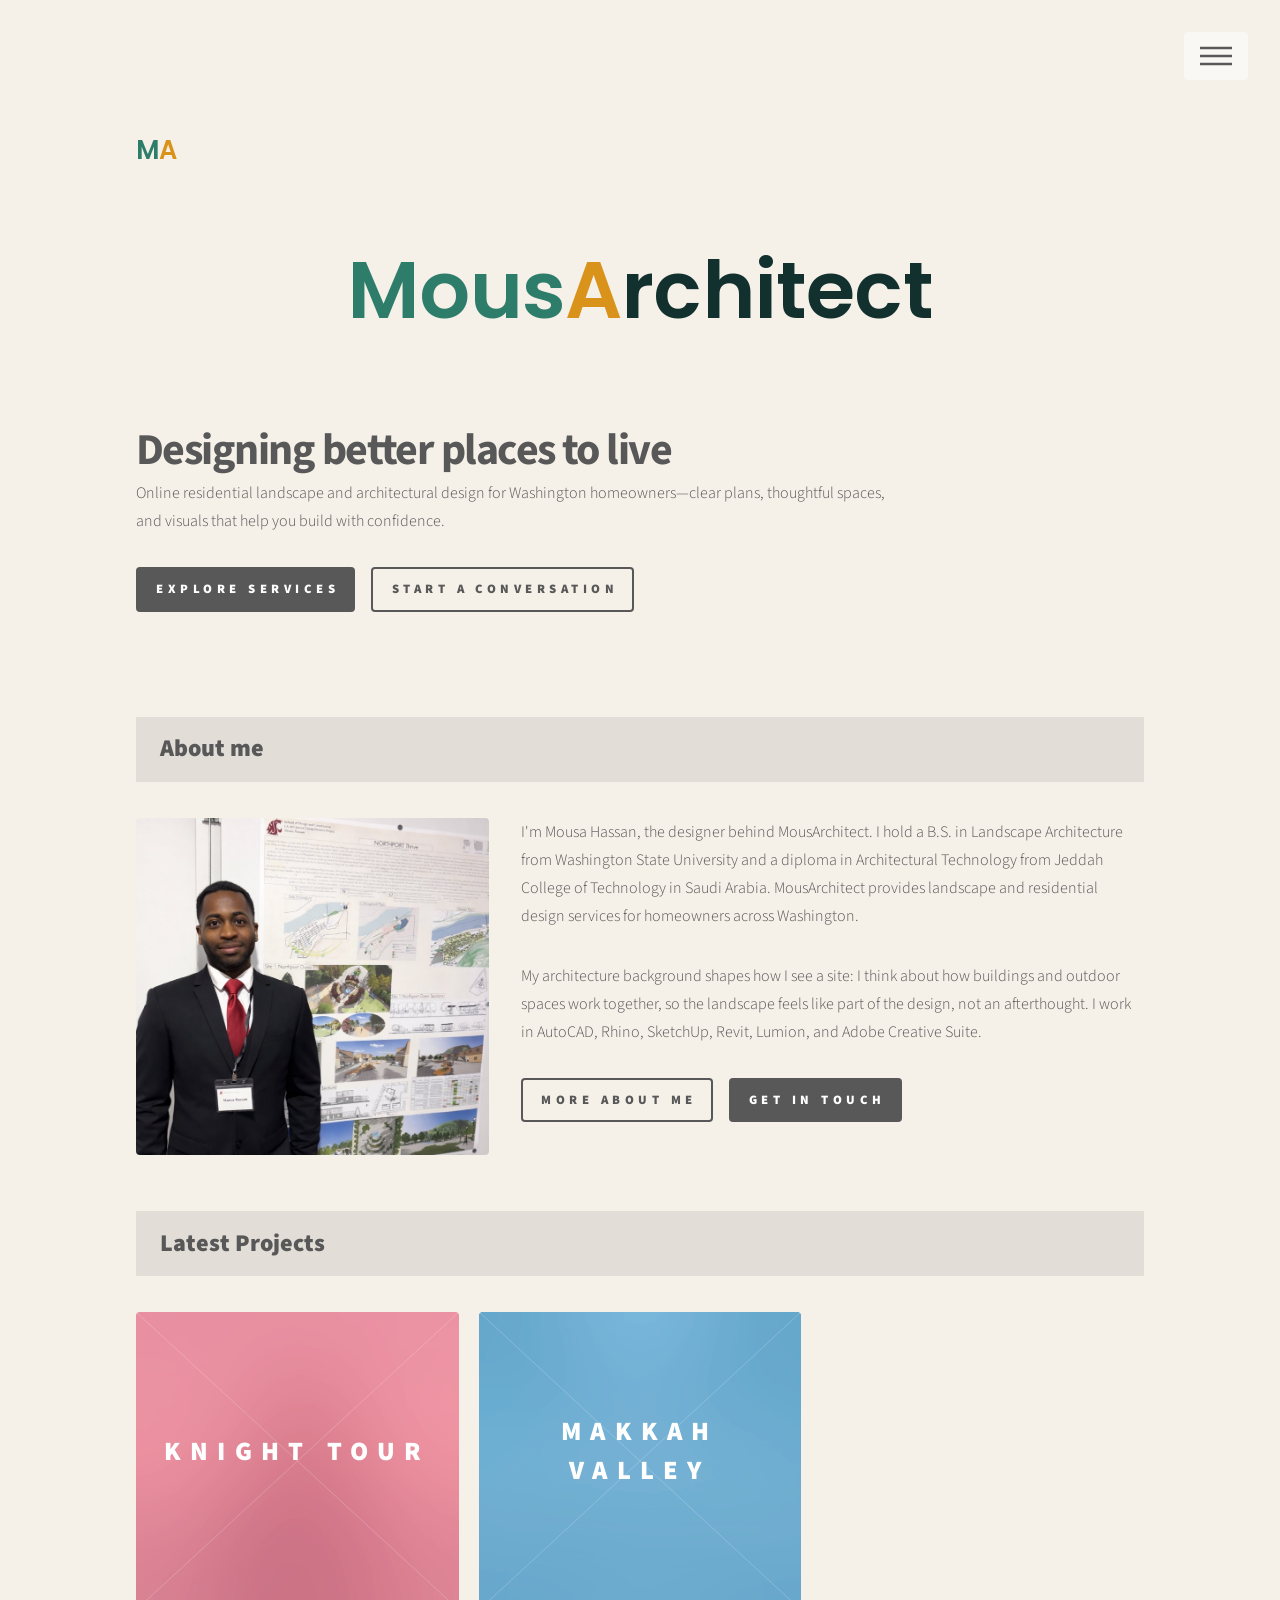
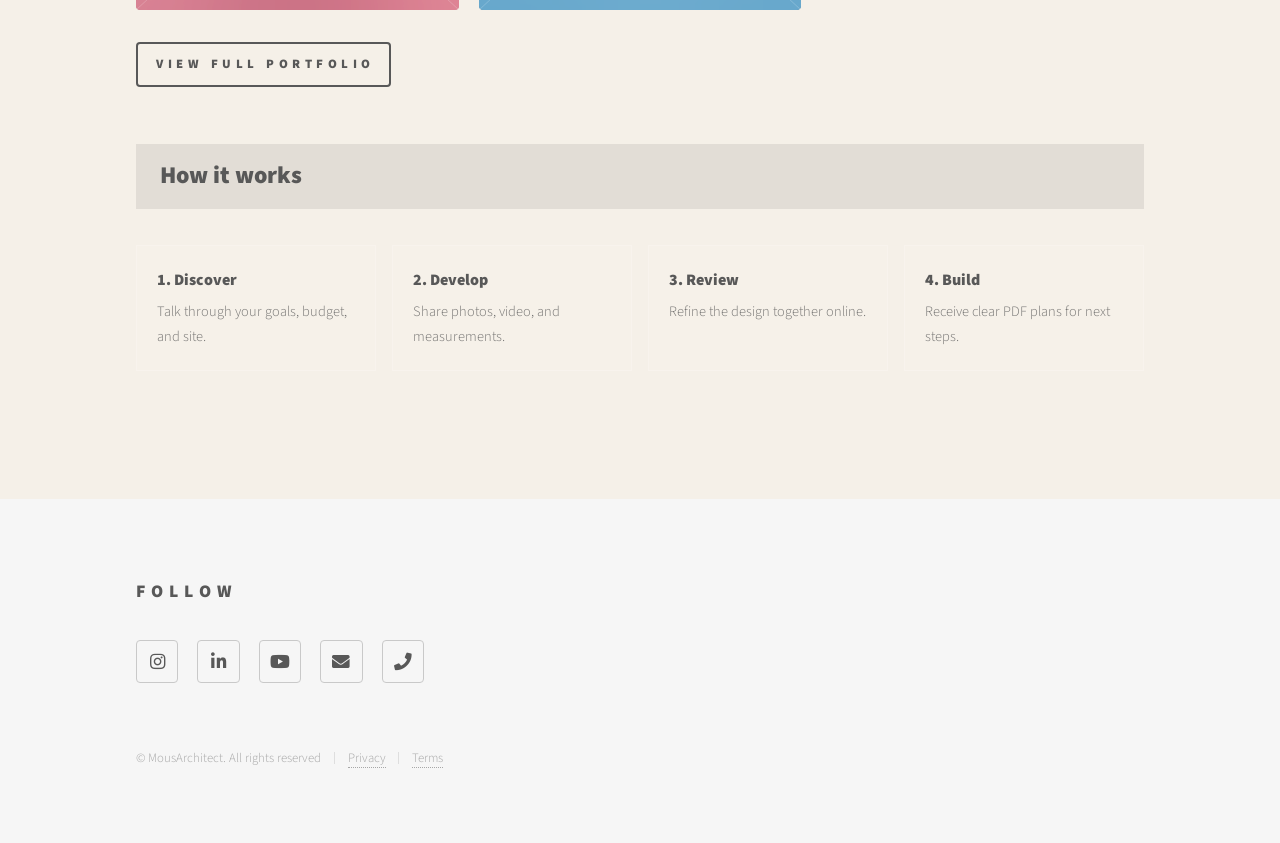
==== commit a1f9c753: "Home: MA header mark in brand colors" ====
--- a/index.html
+++ b/index.html
@@ -46,7 +46,7 @@
 
 								<!-- Logo -->
 									<a href="index.html" class="logo">
-										<span class="title">MousArchitect</span>
+										<span class="title ma-mark" aria-label="MousArchitect"><span class="ma-m">M</span><span class="ma-a">A</span></span>
 									</a>
 
 							<!-- Nav -->
--- a/assets/css/main.css
+++ b/assets/css/main.css
@@ -3416,3 +3416,8 @@
 .home-wordmark .wm-mous { color: #2E7D6B; }
 .home-wordmark .wm-a { color: #D9921A; }
 .home-wordmark .wm-rchitect { color: #12302E; }
+
+/* Home header MA mark */
+#header .logo .ma-mark { font-family: 'Poppins', sans-serif; font-weight: 600; font-size: 1.6em; letter-spacing: 0; text-transform: none; }
+#header .logo .ma-m { color: #2E7D6B; }
+#header .logo .ma-a { color: #D9921A; }
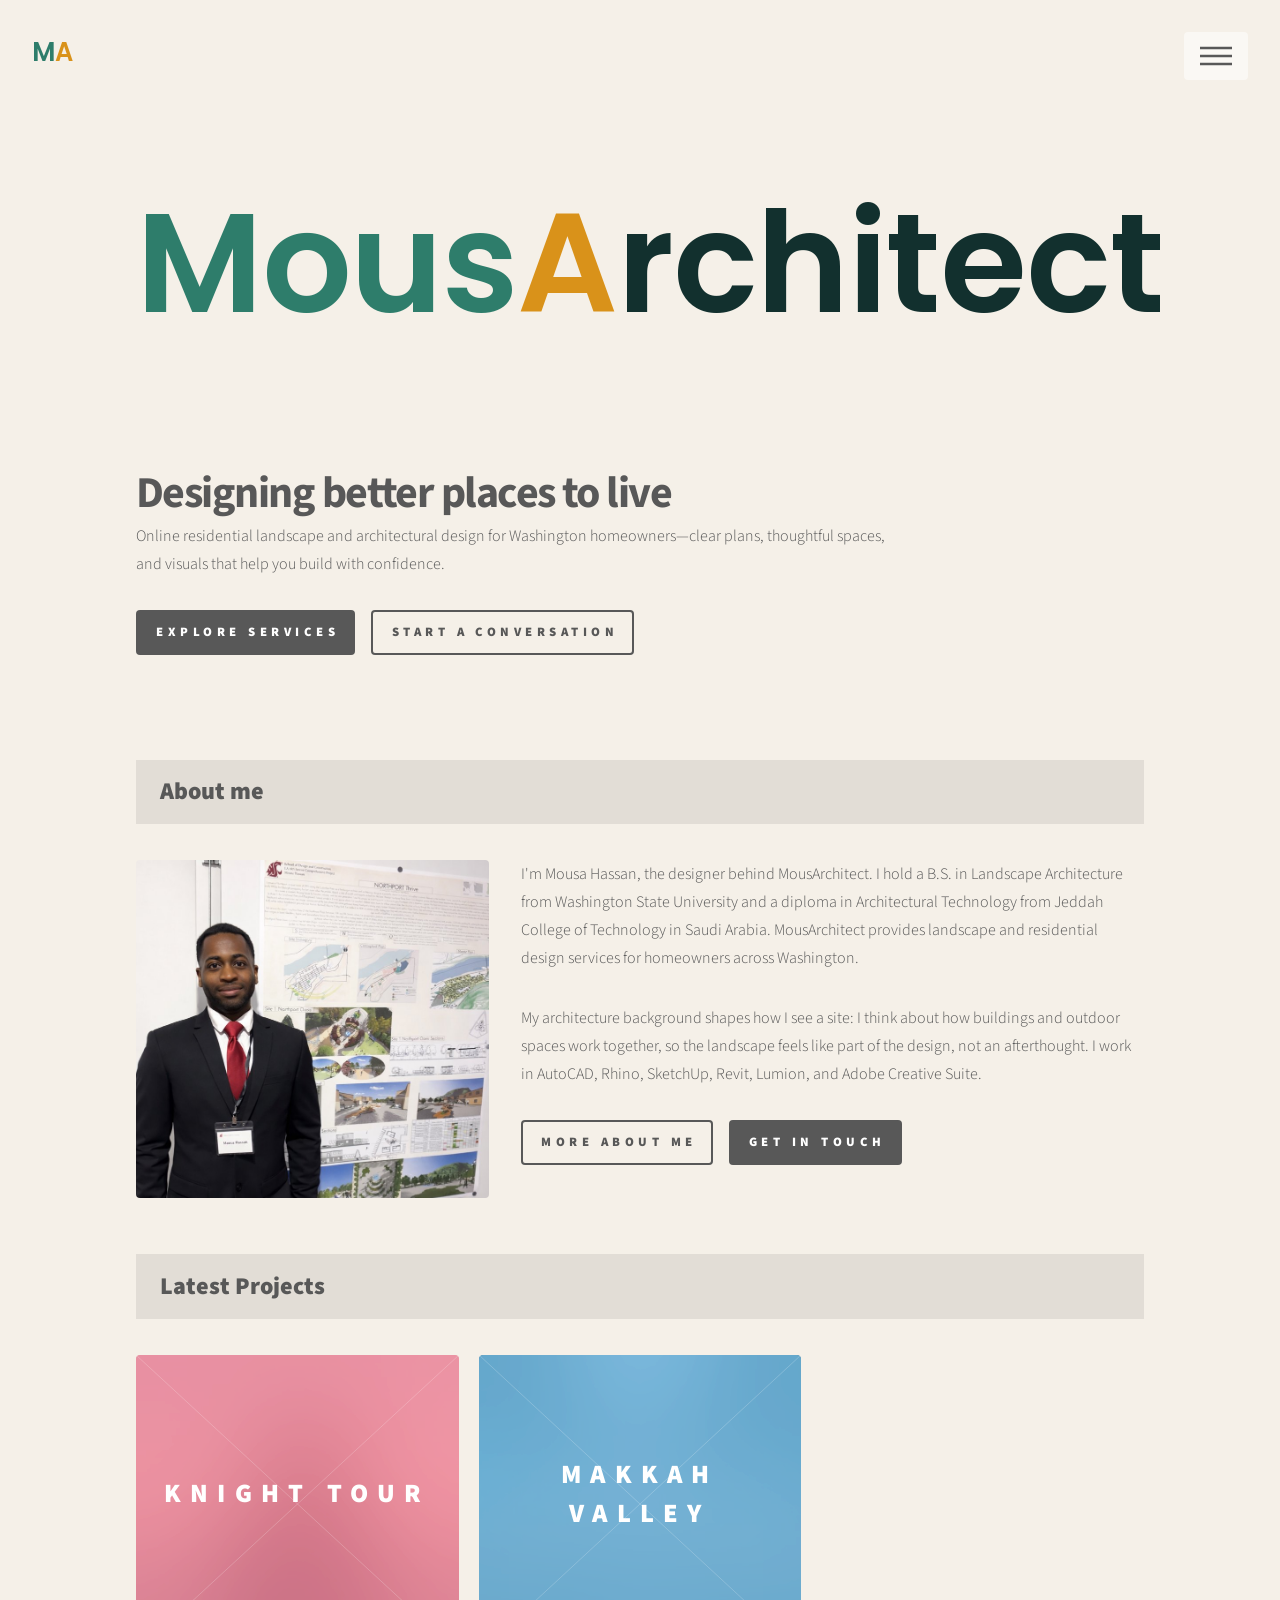
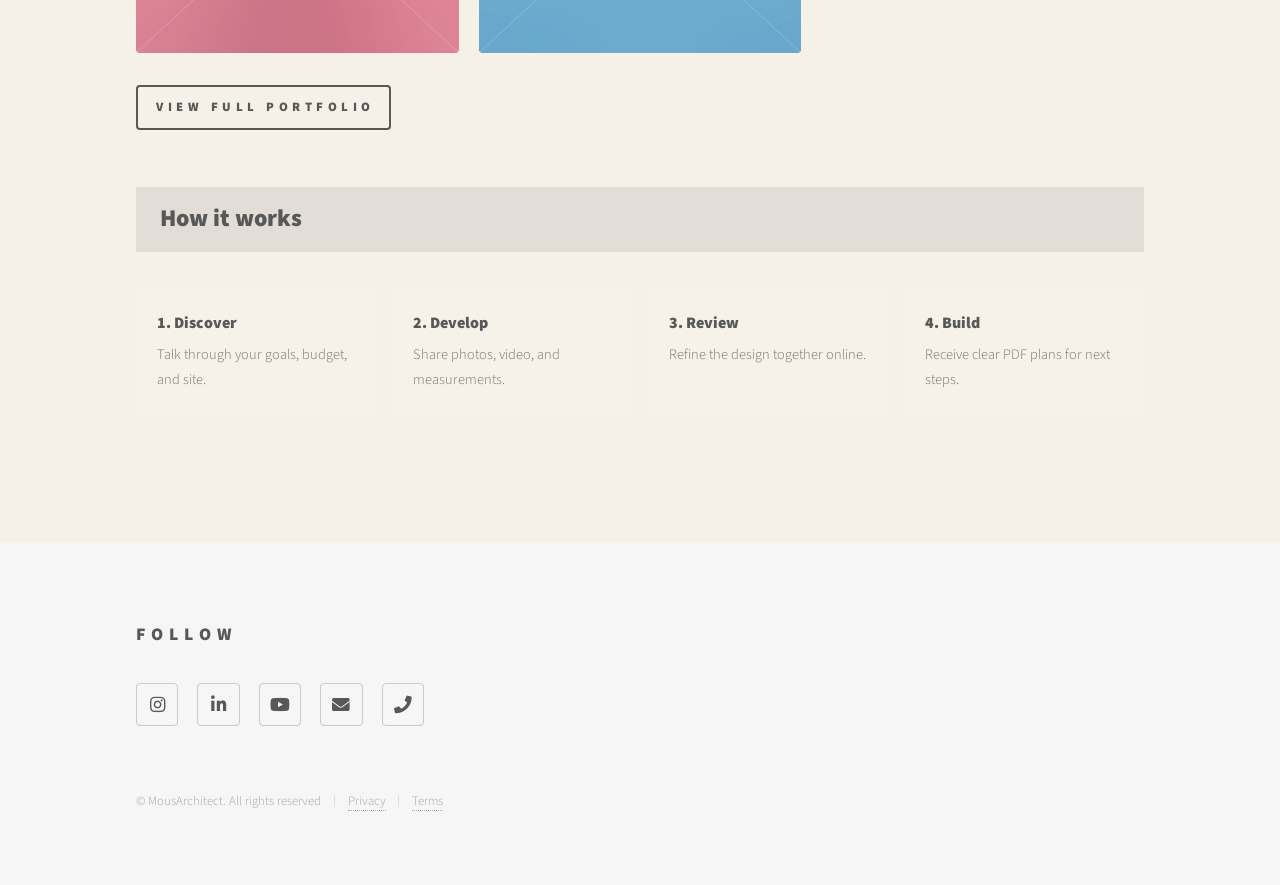
==== commit 04d1da4b: "Home: pin MA mark to far left" ====
--- a/index.html
+++ b/index.html
@@ -45,8 +45,8 @@
 						<div class="inner">
 
 								<!-- Logo -->
-									<a href="index.html" class="logo">
-										<span class="title ma-mark" aria-label="MousArchitect"><span class="ma-m">M</span><span class="ma-a">A</span></span>
+									<a href="index.html" class="logo logo-ma" aria-label="MousArchitect home">
+										<span class="title ma-mark" aria-hidden="true"><span class="ma-m">M</span><span class="ma-a">A</span></span>
 									</a>
 
 							<!-- Nav -->
--- a/assets/css/main.css
+++ b/assets/css/main.css
@@ -3412,7 +3412,7 @@
 .area-gallery figure + .gallery-grid, .area-gallery .gallery-grid + figure { margin-top: 1.5em; }
 
 /* Home wordmark (light brand set) */
-.home-wordmark { font-family: 'Poppins', sans-serif; font-weight: 600; font-size: clamp(2.25rem, 10vw, 5rem); line-height: 1.1; letter-spacing: -0.01em; text-align: center; white-space: nowrap; margin: 0.4em 0 0.6em 0; }
+.home-wordmark { font-family: 'Poppins', sans-serif; font-weight: 600; font-size: clamp(2.25rem, 11vw, 9.5rem); line-height: 1.1; letter-spacing: -0.01em; text-align: center; white-space: nowrap; margin: 0.4em 0 0.6em 0; }
 .home-wordmark .wm-mous { color: #2E7D6B; }
 .home-wordmark .wm-a { color: #D9921A; }
 .home-wordmark .wm-rchitect { color: #12302E; }
@@ -3421,3 +3421,6 @@
 #header .logo .ma-mark { font-family: 'Poppins', sans-serif; font-weight: 600; font-size: 1.6em; letter-spacing: 0; text-transform: none; }
 #header .logo .ma-m { color: #2E7D6B; }
 #header .logo .ma-a { color: #D9921A; }
+/* Home: MA mark pinned to the far left, level with the menu button */
+#header .logo.logo-ma { position: absolute; left: 2em; top: 1.9em; margin: 0; z-index: 10000; }
+@media screen and (max-width: 736px) { #header .logo.logo-ma { left: 1em; top: 0.75em; } }
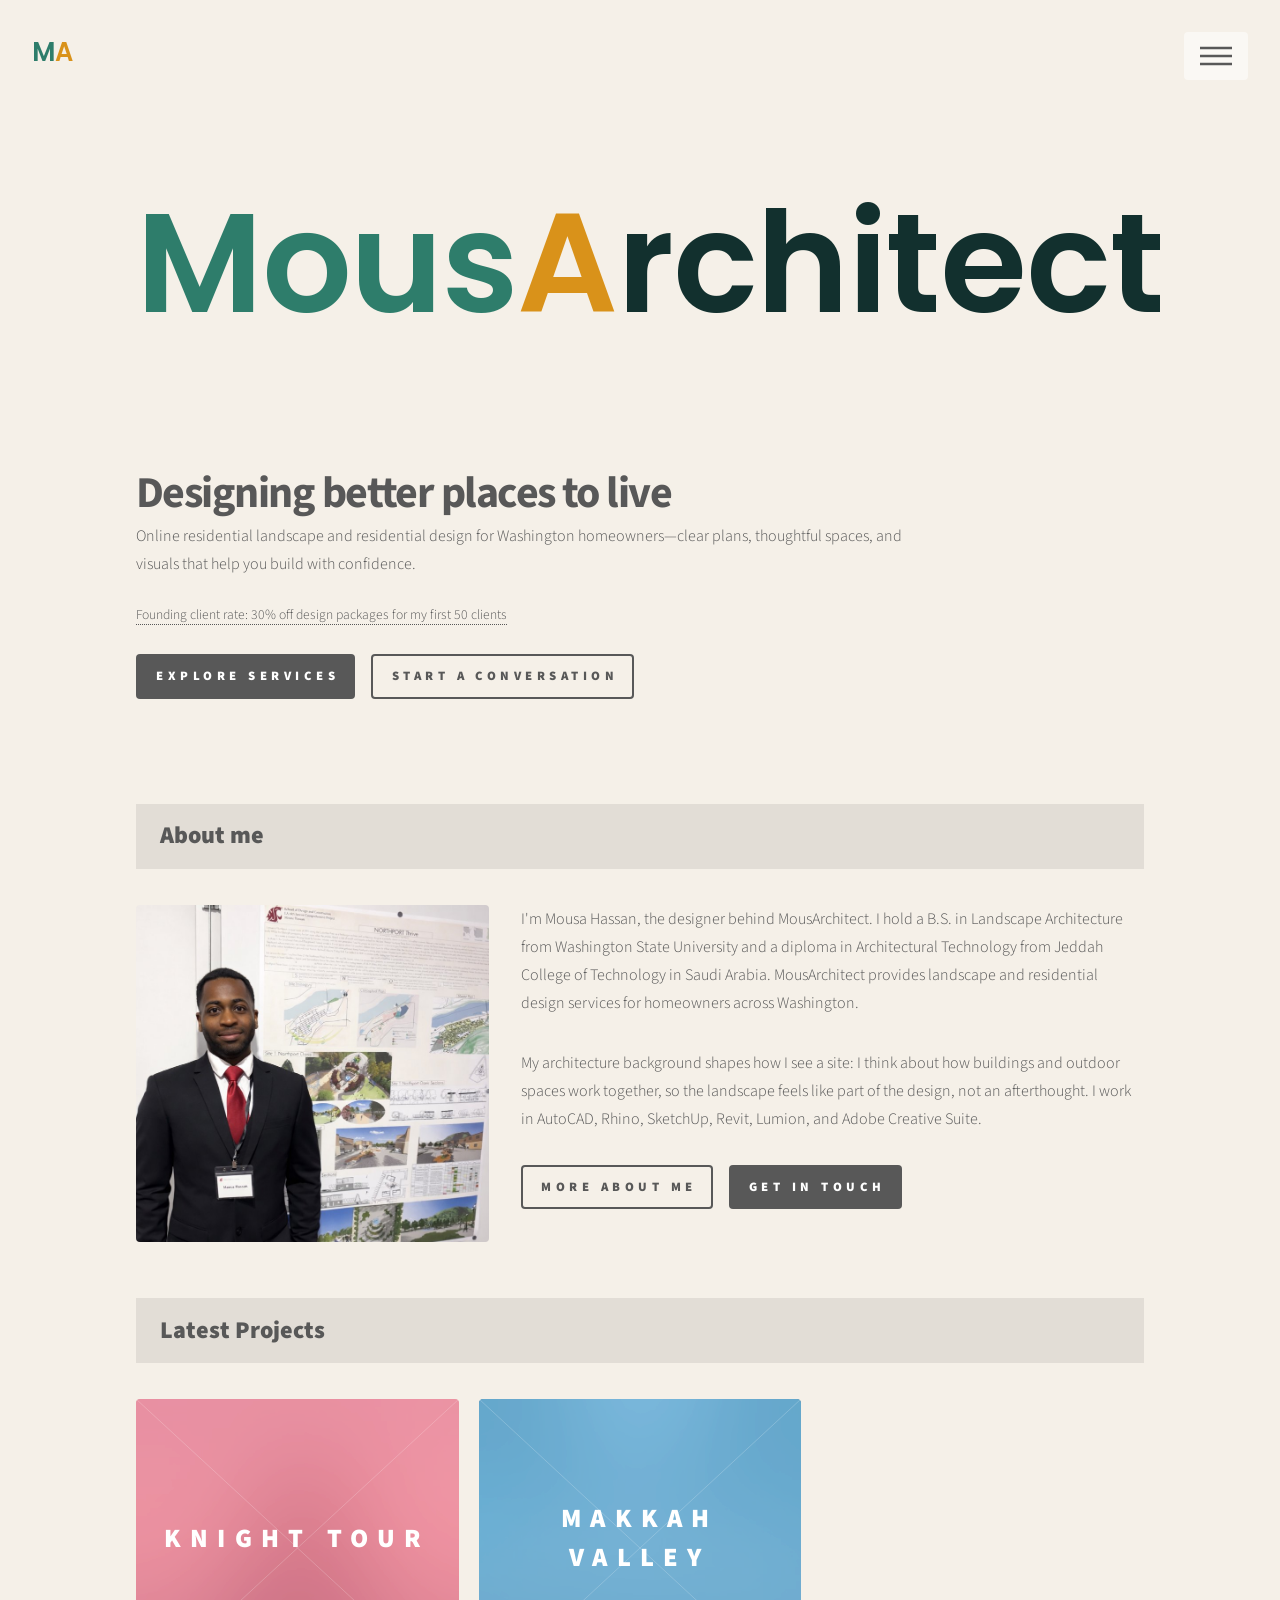
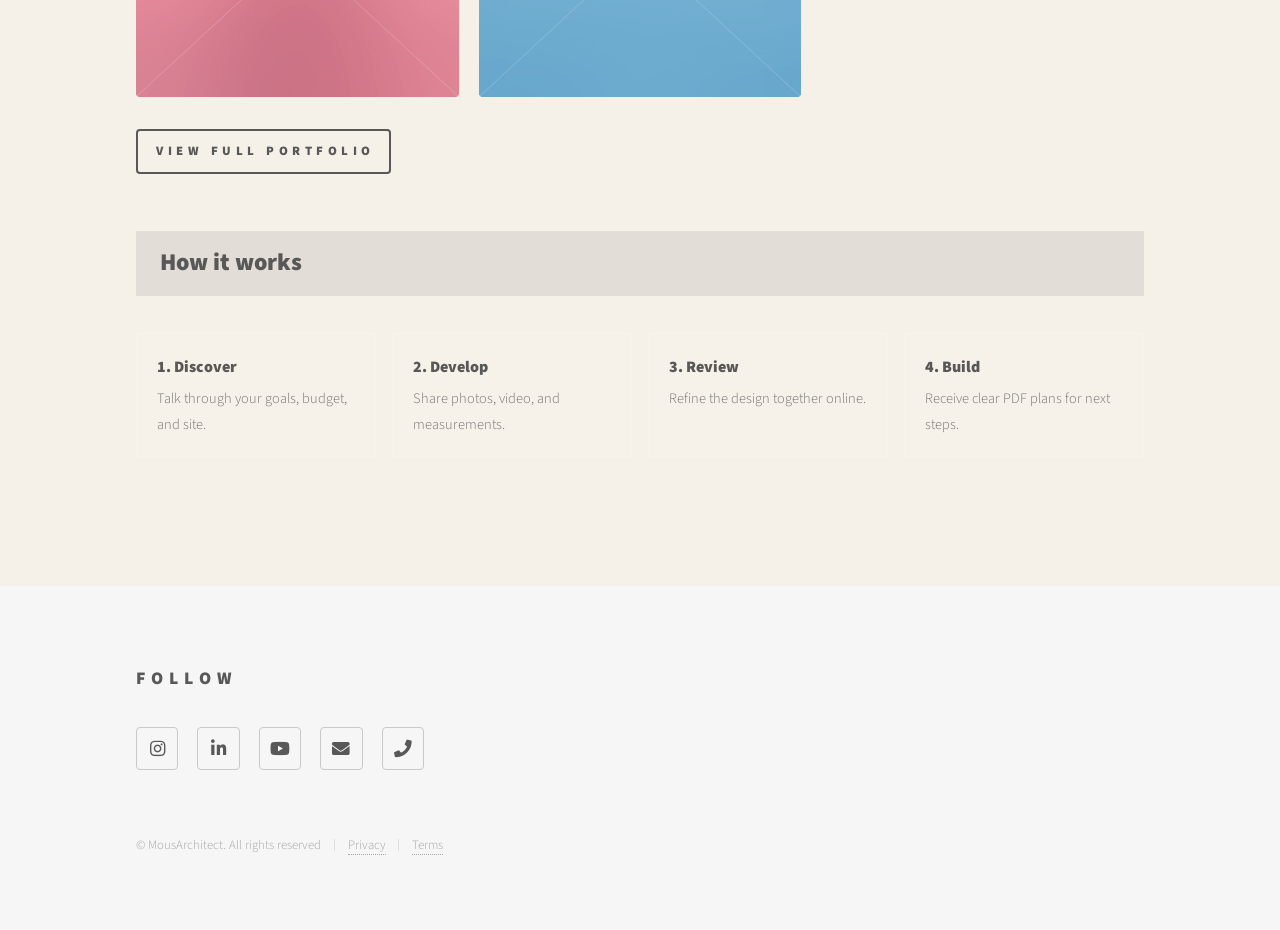
==== commit ef6dd89c: "Founding client rate (30% off), free consultation, residential design wording" ====
--- a/index.html
+++ b/index.html
@@ -12,7 +12,7 @@
 		<link rel="canonical" href="https://mousarchitect.github.io/" />
 		<meta property="og:type" content="website" />
 		<meta property="og:title" content="MousArchitect — Online Landscape &amp; Residential Design" />
-		<meta property="og:description" content="MousArchitect provides online residential landscape and architectural design services for homeowners across Washington." />
+		<meta property="og:description" content="MousArchitect provides online residential landscape and residential design services for homeowners across Washington." />
 		<meta property="og:url" content="https://mousarchitect.github.io/" />
 		<meta property="og:site_name" content="MousArchitect" />
 		<meta name="twitter:card" content="summary" />
@@ -20,7 +20,7 @@
 		<link rel="preconnect" href="https://fonts.gstatic.com" crossorigin />
 		<link rel="stylesheet" href="https://fonts.googleapis.com/css2?family=Poppins:wght@600&display=swap" />
 		<link rel="icon" href="assets/favicon.svg" type="image/svg+xml" />
-		<meta name="description" content="MousArchitect provides online residential landscape and architectural design services for homeowners across Washington." />
+		<meta name="description" content="MousArchitect provides online residential landscape and residential design services for homeowners across Washington." />
 		<link rel="stylesheet" href="assets/css/main.css" />
 		<noscript><link rel="stylesheet" href="assets/css/noscript.css" /></noscript>
 		<script type="application/ld+json">
@@ -78,7 +78,8 @@
 
 								<header class="hero-copy">
 									<h1>Designing better places to live</h1>
-									<p>Online residential landscape and architectural design for Washington homeowners—clear plans, thoughtful spaces, and visuals that help you build with confidence.</p>
+									<p>Online residential landscape and residential design for Washington homeowners—clear plans, thoughtful spaces, and visuals that help you build with confidence.</p>
+									<p class="founding-line"><a href="services.html">Founding client rate: 30% off design packages for my first 50 clients</a></p>
 									<ul class="actions"><li><a href="services.html" class="button primary">Explore Services</a></li><li><a href="contact.html" class="button">Start a Conversation</a></li></ul>
 								</header>
 
--- a/assets/css/main.css
+++ b/assets/css/main.css
@@ -3358,6 +3358,18 @@
 		.portfolio-filters + .tiles article > .image { overflow: hidden; }
 		.portfolio-filters + .tiles article > .image img { transition: transform .35s ease; }
 		.portfolio-filters + .tiles article:hover > .image img, .portfolio-filters + .tiles article:focus-within > .image img { transform: scale(1.08); }
+		.portfolio-filters + .tiles article > .portfolio-lightbox-trigger { appearance: none; background: transparent; border: 0; cursor: zoom-in; padding: 0; text-align: left; }
+		.portfolio-lightbox { align-items: center; background: rgba(18,24,20,.86); display: flex; inset: 0; justify-content: center; opacity: 0; padding: 2em; pointer-events: none; position: fixed; transition: opacity .35s ease, visibility .35s ease; visibility: hidden; z-index: 10000; }
+		.portfolio-lightbox.is-visible { opacity: 1; pointer-events: auto; visibility: visible; }
+		.portfolio-lightbox-panel { background: #f5f0e8; border-radius: 4px; max-height: calc(100vh - 4em); max-width: 72em; overflow: auto; position: relative; transform: translateY(10px); transition: transform .35s ease; width: min(100%, 68em); }
+		.portfolio-lightbox.is-visible .portfolio-lightbox-panel { transform: translateY(0); }
+		.portfolio-lightbox-image { display: block; height: auto; margin: 0 auto; max-height: 74vh; max-width: 100%; object-fit: contain; width: 100%; }
+		.portfolio-lightbox-meta { padding: 1.25em 1.5em 1.5em; }
+		.portfolio-lightbox-meta h2 { color: #2f3e2f; margin-bottom: .3em; }
+		.portfolio-lightbox-category { color: #596752; font-size: .85em; font-weight: 700; letter-spacing: .1em; margin: 0; text-transform: uppercase; }
+		.portfolio-lightbox-close { align-items: center; background: #f5f0e8; border: 0; border-radius: 50%; color: #2f3e2f; cursor: pointer; display: flex; font-size: 1.5em; height: 2em; justify-content: center; line-height: 1; position: absolute; right: .75em; top: .75em; width: 2em; z-index: 1; }
+		.portfolio-lightbox-close:focus-visible { outline: 2px solid #2f3e2f; outline-offset: 3px; }
+		body.is-lightbox-open { overflow: hidden; }
 	.hero-copy { padding: 2.5em 0 1em; max-width: 48em; }
 .hero-copy h1 { margin-bottom: .35em; }
 .process { display: grid; grid-template-columns: repeat(4, 1fr); gap: 1em; margin: 1.5em 0 2em; }
@@ -3398,6 +3410,8 @@
 		.tiles article.is-filtering-in, .tiles article.is-filtering-out { opacity: 1; transform: none; }
 		.portfolio-filters + .tiles article > .image img { transition: none; }
 		.portfolio-filters + .tiles article:hover > .image img, .portfolio-filters + .tiles article:focus-within > .image img { transform: none; }
+		.portfolio-lightbox, .portfolio-lightbox-panel { transition: none; }
+		.portfolio-lightbox.is-visible .portfolio-lightbox-panel { transform: none; }
 	}
 	@media screen and (max-width: 736px) { .process, .project-meta { grid-template-columns: 1fr 1fr; } }
 @media screen and (max-width: 480px) { .process, .project-meta { grid-template-columns: 1fr; } }
@@ -3406,9 +3420,26 @@
 /* Portfolio filter and spacing fixes */
 	.portfolio-filters button, .portfolio-filters button:hover, .portfolio-filters button.is-active { box-shadow: none !important; height: auto !important; line-height: 1.6 !important; padding: 0.4em 0.2em 0.8em !important; border: 0 !important; border-bottom: 2px solid transparent !important; border-radius: 0 !important; white-space: nowrap; width: auto !important; min-width: 0 !important; background: transparent !important; }
 	.portfolio-filters button.is-active, .portfolio-filters button:hover { border-bottom-color: currentColor !important; }
-	.tiles + footer, section.tiles ~ footer { margin-top: 2.5em; }
+		.tiles + footer, section.tiles ~ footer { margin-top: 2.5em; }
 
-/* Spacing between a single figure and an adjacent gallery grid */
+	/* Portfolio project cards: keep media and text in separate readable blocks. */
+		.portfolio-projects { display: grid; grid-template-columns: repeat(2, minmax(0, 1fr)); gap: 2em; margin: 2em 0 0; }
+		.portfolio-projects article { background: #ffffff; border-radius: 4px; display: flex; flex-direction: column; margin: 0; overflow: hidden; width: auto; }
+		.portfolio-projects article > .image { border-radius: 0; flex: none; height: auto; aspect-ratio: 16 / 10; transform: none; }
+		.portfolio-projects article > .image img { height: 100%; object-fit: cover; width: 100%; }
+		.portfolio-projects article > .image:before { opacity: .12; }
+		.portfolio-projects article > .image:after { opacity: .12; }
+		.portfolio-projects article > a { align-items: flex-start; background: #ffffff; color: #2f3e2f; display: block; height: auto; justify-content: flex-start; padding: 1.35em 1.5em 1.5em; position: static; text-align: left; width: 100%; }
+		.portfolio-projects article > a:hover { color: #2f3e2f !important; }
+		.portfolio-projects article > a h2 { color: #2f3e2f; margin: 0 0 .45em; }
+		.portfolio-projects article > a .content { max-height: none; margin-top: 0; opacity: 1; }
+		.portfolio-projects article > a .content h3 { color: #596752; margin-bottom: .65em; }
+		.portfolio-projects article > a .content p { color: #596752; margin-bottom: 0; }
+		.portfolio-projects article:hover > .image { transform: none; }
+		body:not(.is-touch) .portfolio-projects article:hover .content { max-height: none; opacity: 1; }
+		@media screen and (max-width: 736px) { .portfolio-projects { grid-template-columns: 1fr; gap: 1.5em; } }
+
+	/* Spacing between a single figure and an adjacent gallery grid */
 .area-gallery figure + .gallery-grid, .area-gallery .gallery-grid + figure { margin-top: 1.5em; }
 
 /* Home wordmark (light brand set) */
@@ -3424,3 +3455,10 @@
 /* Home: MA mark pinned to the far left, level with the menu button */
 #header .logo.logo-ma { position: absolute; left: 2em; top: 1.9em; margin: 0; z-index: 10000; }
 @media screen and (max-width: 736px) { #header .logo.logo-ma { left: 1em; top: 0.75em; } }
+
+/* Founding client rate */
+.price del { font-weight: 400; font-size: .6em; opacity: .55; margin-right: .35em; }
+.founding-note { border-left: 3px solid #2f3e2f; padding-left: .9em; }
+.founding-line { font-size: .85em; margin-top: -.5em; }
+.founding-line a { border-bottom: 1px dotted currentColor; }
+.sr-only { position: absolute; width: 1px; height: 1px; overflow: hidden; clip: rect(0 0 0 0); white-space: nowrap; }
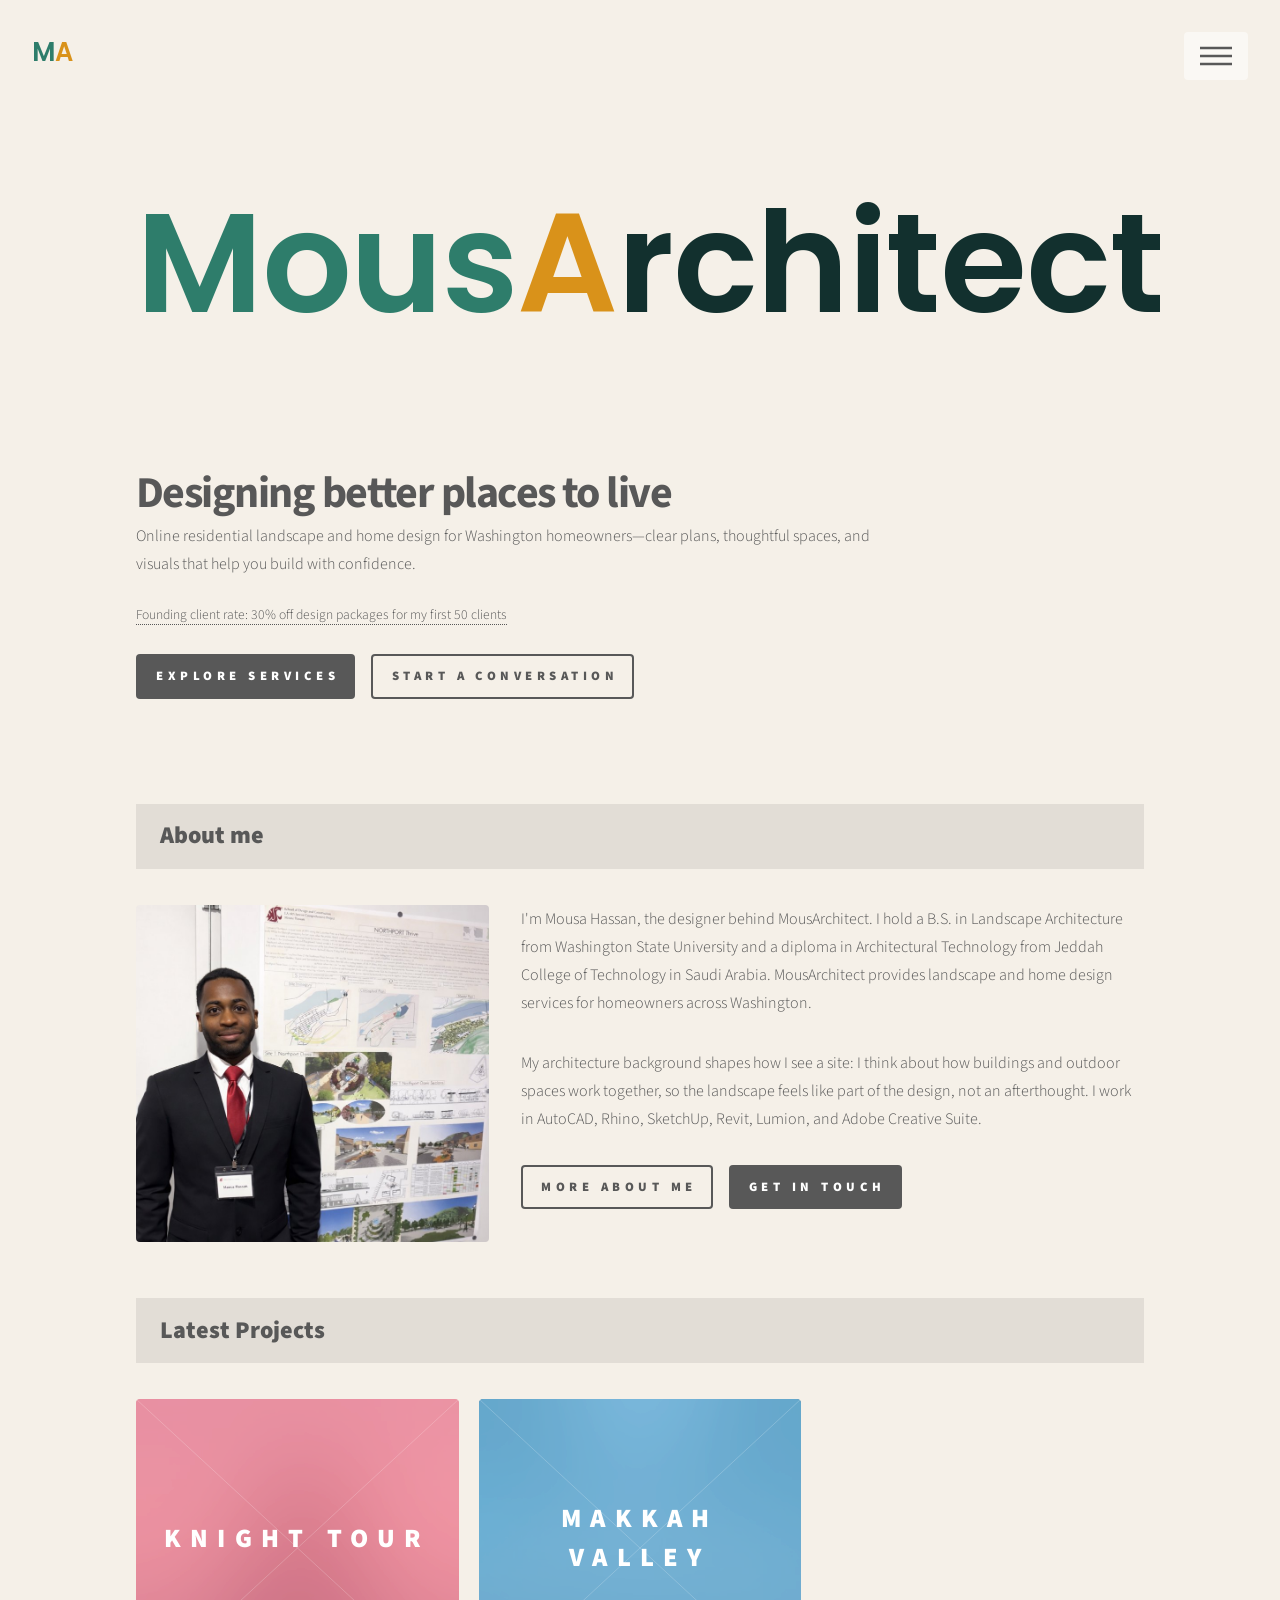
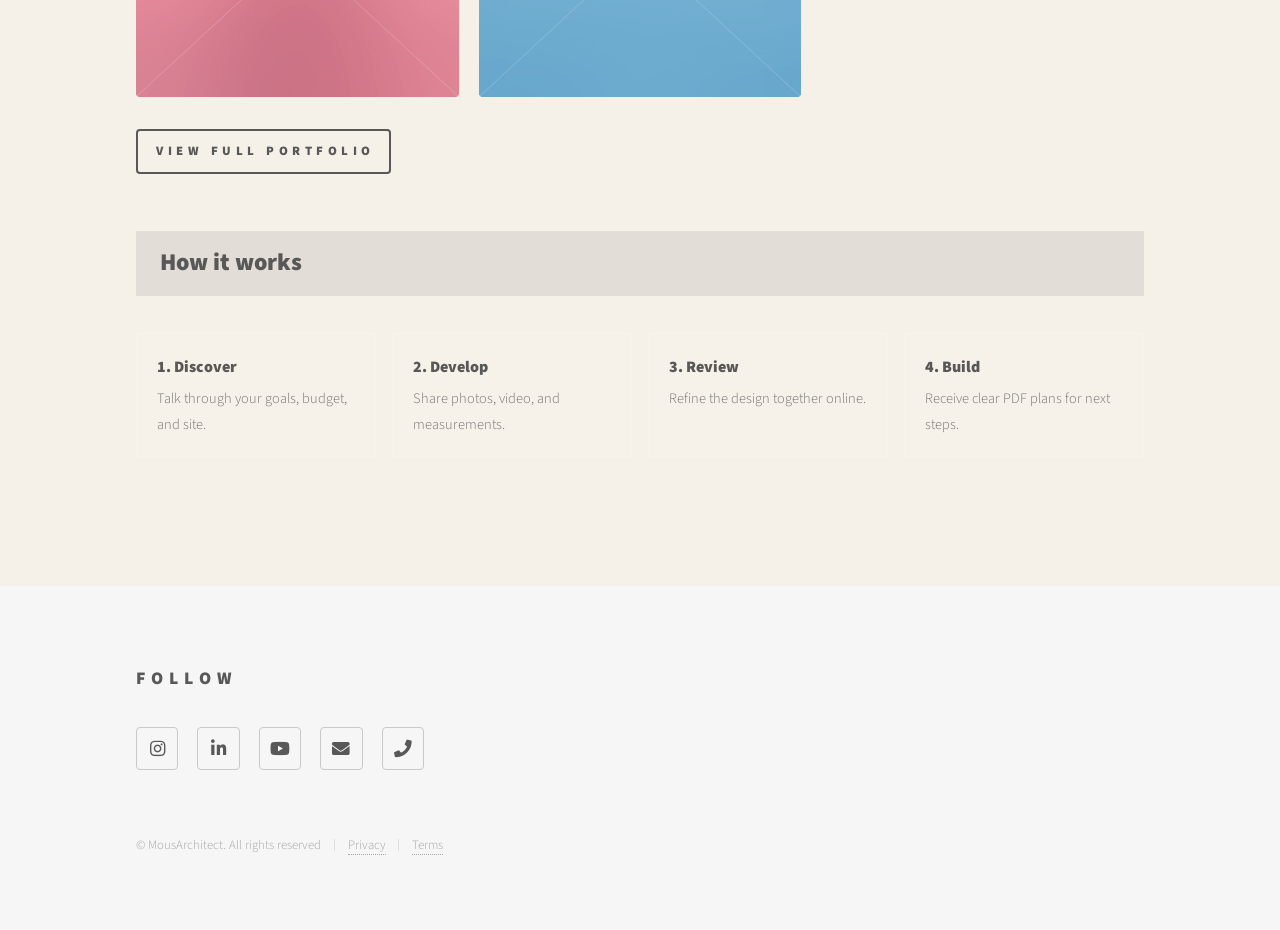
==== commit 004f97ff: "Rename to Home Design and Drafting" ====
--- a/index.html
+++ b/index.html
@@ -5,14 +5,14 @@
 -->
 <html lang="en">
 	<head>
-		<title>MousArchitect — Online Landscape &amp; Residential Design</title>
+		<title>MousArchitect — Online Landscape &amp; Home Design</title>
 		<meta charset="utf-8" />
 		<meta name="viewport" content="width=device-width, initial-scale=1, user-scalable=no" />
 		<meta name="theme-color" content="#2f3e2f" />
 		<link rel="canonical" href="https://mousarchitect.github.io/" />
 		<meta property="og:type" content="website" />
-		<meta property="og:title" content="MousArchitect — Online Landscape &amp; Residential Design" />
-		<meta property="og:description" content="MousArchitect provides online residential landscape and residential design services for homeowners across Washington." />
+		<meta property="og:title" content="MousArchitect — Online Landscape &amp; Home Design" />
+		<meta property="og:description" content="MousArchitect provides online residential landscape and home design services for homeowners across Washington." />
 		<meta property="og:url" content="https://mousarchitect.github.io/" />
 		<meta property="og:site_name" content="MousArchitect" />
 		<meta name="twitter:card" content="summary" />
@@ -20,7 +20,7 @@
 		<link rel="preconnect" href="https://fonts.gstatic.com" crossorigin />
 		<link rel="stylesheet" href="https://fonts.googleapis.com/css2?family=Poppins:wght@600&display=swap" />
 		<link rel="icon" href="assets/favicon.svg" type="image/svg+xml" />
-		<meta name="description" content="MousArchitect provides online residential landscape and residential design services for homeowners across Washington." />
+		<meta name="description" content="MousArchitect provides online residential landscape and home design services for homeowners across Washington." />
 		<link rel="stylesheet" href="assets/css/main.css" />
 		<noscript><link rel="stylesheet" href="assets/css/noscript.css" /></noscript>
 		<script type="application/ld+json">
@@ -78,7 +78,7 @@
 
 								<header class="hero-copy">
 									<h1>Designing better places to live</h1>
-									<p>Online residential landscape and residential design for Washington homeowners—clear plans, thoughtful spaces, and visuals that help you build with confidence.</p>
+									<p>Online residential landscape and home design for Washington homeowners—clear plans, thoughtful spaces, and visuals that help you build with confidence.</p>
 									<p class="founding-line"><a href="services.html">Founding client rate: 30% off design packages for my first 50 clients</a></p>
 									<ul class="actions"><li><a href="services.html" class="button primary">Explore Services</a></li><li><a href="contact.html" class="button">Start a Conversation</a></li></ul>
 								</header>
@@ -87,7 +87,7 @@
 							<div class="home-about">
 								<span class="image"><img src="images/mousa.jpg" alt="Mousa Hassan" /></span>
 								<div>
-									<p>I'm Mousa Hassan, the designer behind MousArchitect. I hold a B.S. in Landscape Architecture from Washington State University and a diploma in Architectural Technology from Jeddah College of Technology in Saudi Arabia. MousArchitect provides landscape and residential design services for homeowners across Washington.</p>
+									<p>I'm Mousa Hassan, the designer behind MousArchitect. I hold a B.S. in Landscape Architecture from Washington State University and a diploma in Architectural Technology from Jeddah College of Technology in Saudi Arabia. MousArchitect provides landscape and home design services for homeowners across Washington.</p>
 									<p>My architecture background shapes how I see a site: I think about how buildings and outdoor spaces work together, so the landscape feels like part of the design, not an afterthought. I work in AutoCAD, Rhino, SketchUp, Revit, Lumion, and Adobe Creative Suite.</p>
 									<ul class="actions"><li><a href="about.html" class="button">More About Me</a></li><li><a href="contact.html" class="button primary">Get In Touch</a></li></ul>
 								</div>
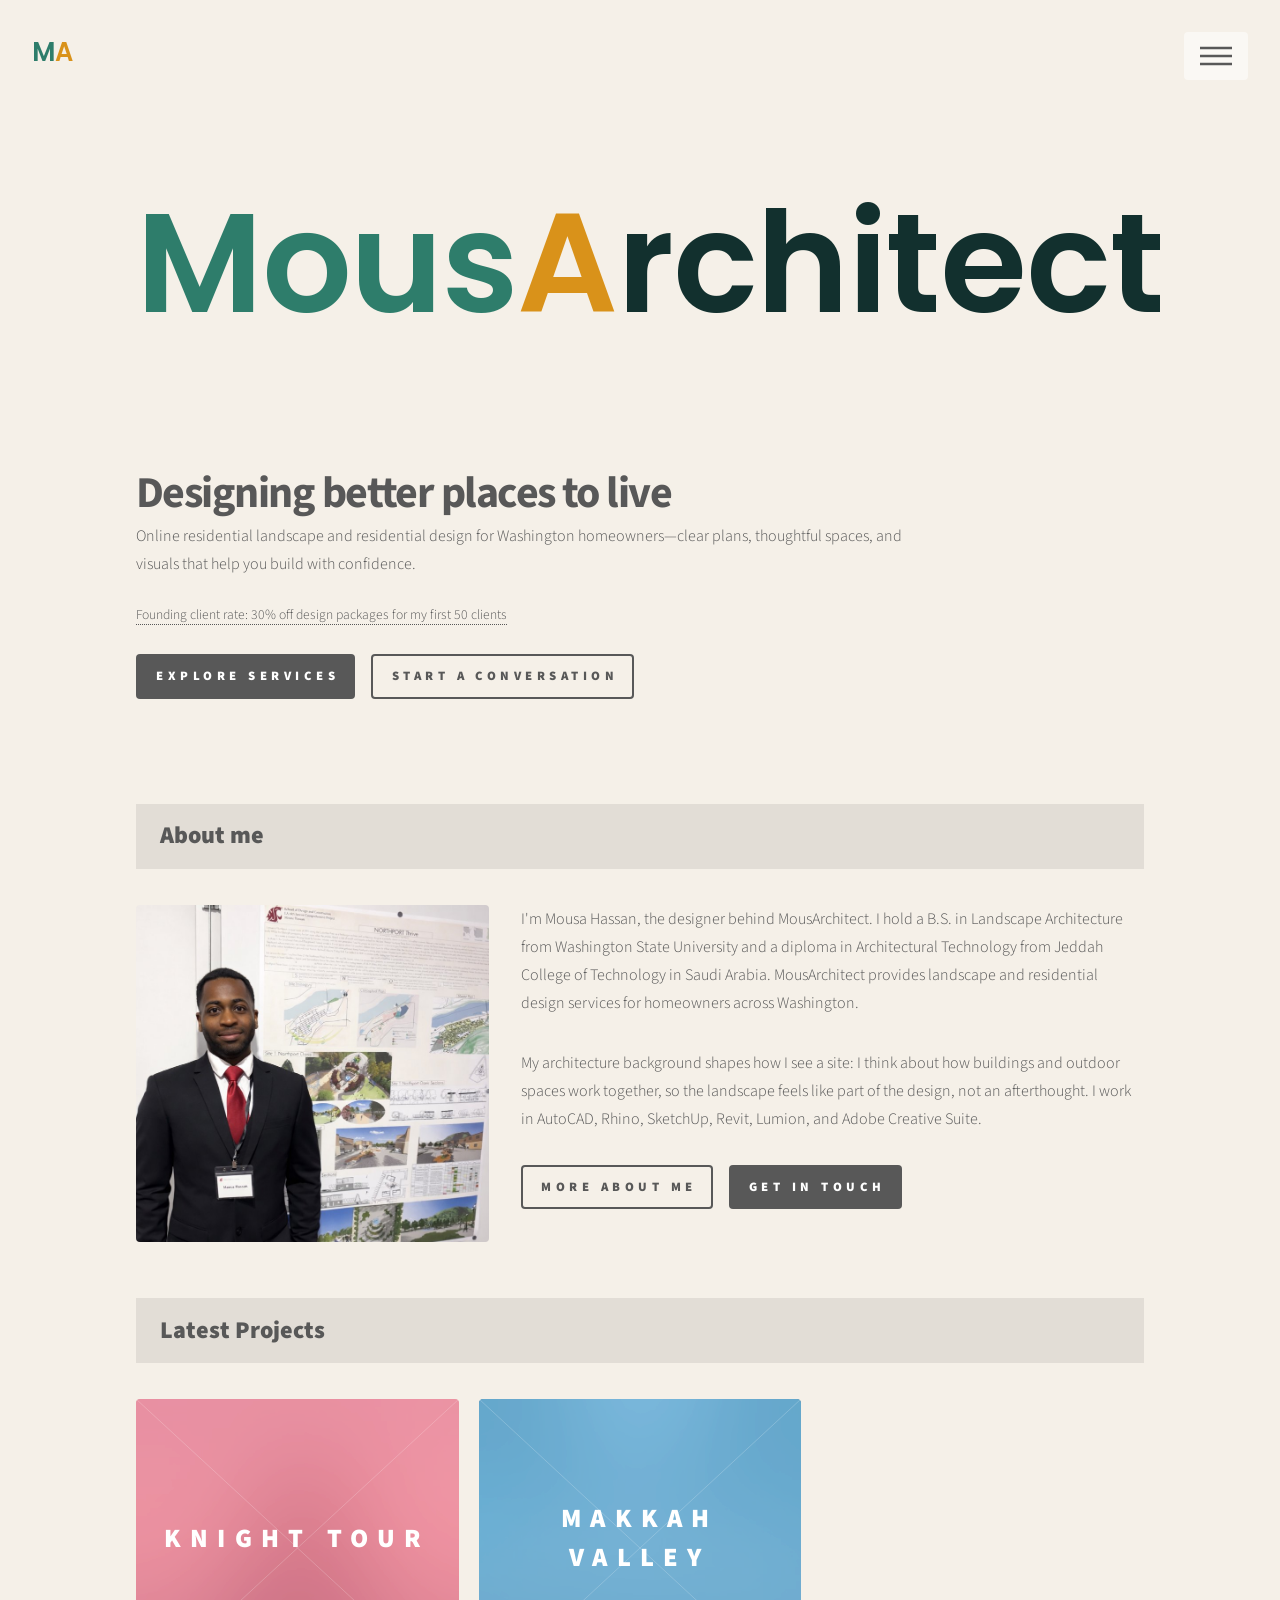
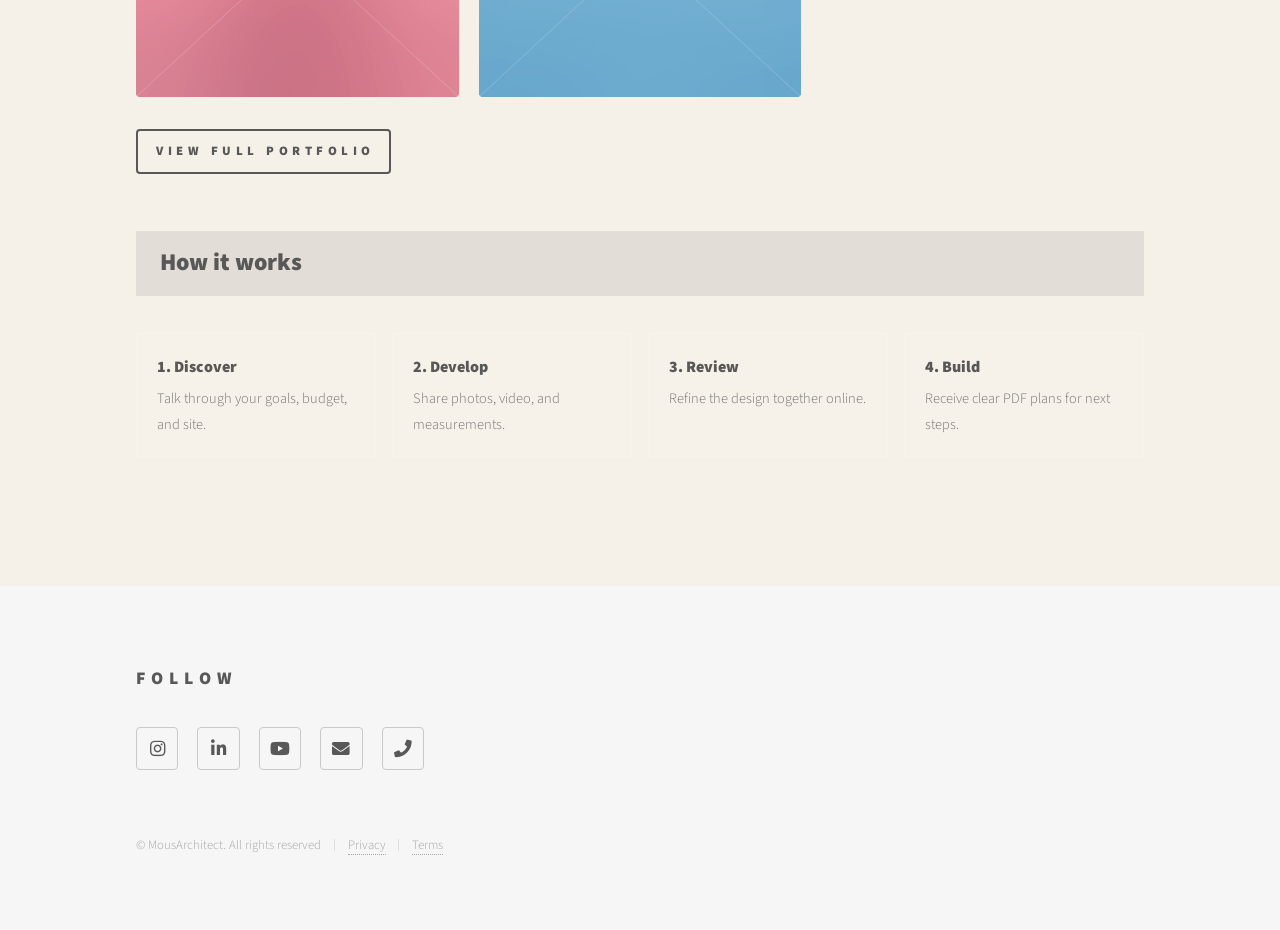
==== commit d7291e64: "Rename to Residential Design and Drafting" ====
--- a/index.html
+++ b/index.html
@@ -5,14 +5,14 @@
 -->
 <html lang="en">
 	<head>
-		<title>MousArchitect — Online Landscape &amp; Home Design</title>
+		<title>MousArchitect — Online Landscape &amp; Residential Design</title>
 		<meta charset="utf-8" />
 		<meta name="viewport" content="width=device-width, initial-scale=1, user-scalable=no" />
 		<meta name="theme-color" content="#2f3e2f" />
 		<link rel="canonical" href="https://mousarchitect.github.io/" />
 		<meta property="og:type" content="website" />
-		<meta property="og:title" content="MousArchitect — Online Landscape &amp; Home Design" />
-		<meta property="og:description" content="MousArchitect provides online residential landscape and home design services for homeowners across Washington." />
+		<meta property="og:title" content="MousArchitect — Online Landscape &amp; Residential Design" />
+		<meta property="og:description" content="MousArchitect provides online residential landscape and residential design services for homeowners across Washington." />
 		<meta property="og:url" content="https://mousarchitect.github.io/" />
 		<meta property="og:site_name" content="MousArchitect" />
 		<meta name="twitter:card" content="summary" />
@@ -20,7 +20,7 @@
 		<link rel="preconnect" href="https://fonts.gstatic.com" crossorigin />
 		<link rel="stylesheet" href="https://fonts.googleapis.com/css2?family=Poppins:wght@600&display=swap" />
 		<link rel="icon" href="assets/favicon.svg" type="image/svg+xml" />
-		<meta name="description" content="MousArchitect provides online residential landscape and home design services for homeowners across Washington." />
+		<meta name="description" content="MousArchitect provides online residential landscape and residential design services for homeowners across Washington." />
 		<link rel="stylesheet" href="assets/css/main.css" />
 		<noscript><link rel="stylesheet" href="assets/css/noscript.css" /></noscript>
 		<script type="application/ld+json">
@@ -78,7 +78,7 @@
 
 								<header class="hero-copy">
 									<h1>Designing better places to live</h1>
-									<p>Online residential landscape and home design for Washington homeowners—clear plans, thoughtful spaces, and visuals that help you build with confidence.</p>
+									<p>Online residential landscape and residential design for Washington homeowners—clear plans, thoughtful spaces, and visuals that help you build with confidence.</p>
 									<p class="founding-line"><a href="services.html">Founding client rate: 30% off design packages for my first 50 clients</a></p>
 									<ul class="actions"><li><a href="services.html" class="button primary">Explore Services</a></li><li><a href="contact.html" class="button">Start a Conversation</a></li></ul>
 								</header>
@@ -87,7 +87,7 @@
 							<div class="home-about">
 								<span class="image"><img src="images/mousa.jpg" alt="Mousa Hassan" /></span>
 								<div>
-									<p>I'm Mousa Hassan, the designer behind MousArchitect. I hold a B.S. in Landscape Architecture from Washington State University and a diploma in Architectural Technology from Jeddah College of Technology in Saudi Arabia. MousArchitect provides landscape and home design services for homeowners across Washington.</p>
+									<p>I'm Mousa Hassan, the designer behind MousArchitect. I hold a B.S. in Landscape Architecture from Washington State University and a diploma in Architectural Technology from Jeddah College of Technology in Saudi Arabia. MousArchitect provides landscape and residential design services for homeowners across Washington.</p>
 									<p>My architecture background shapes how I see a site: I think about how buildings and outdoor spaces work together, so the landscape feels like part of the design, not an afterthought. I work in AutoCAD, Rhino, SketchUp, Revit, Lumion, and Adobe Creative Suite.</p>
 									<ul class="actions"><li><a href="about.html" class="button">More About Me</a></li><li><a href="contact.html" class="button primary">Get In Touch</a></li></ul>
 								</div>
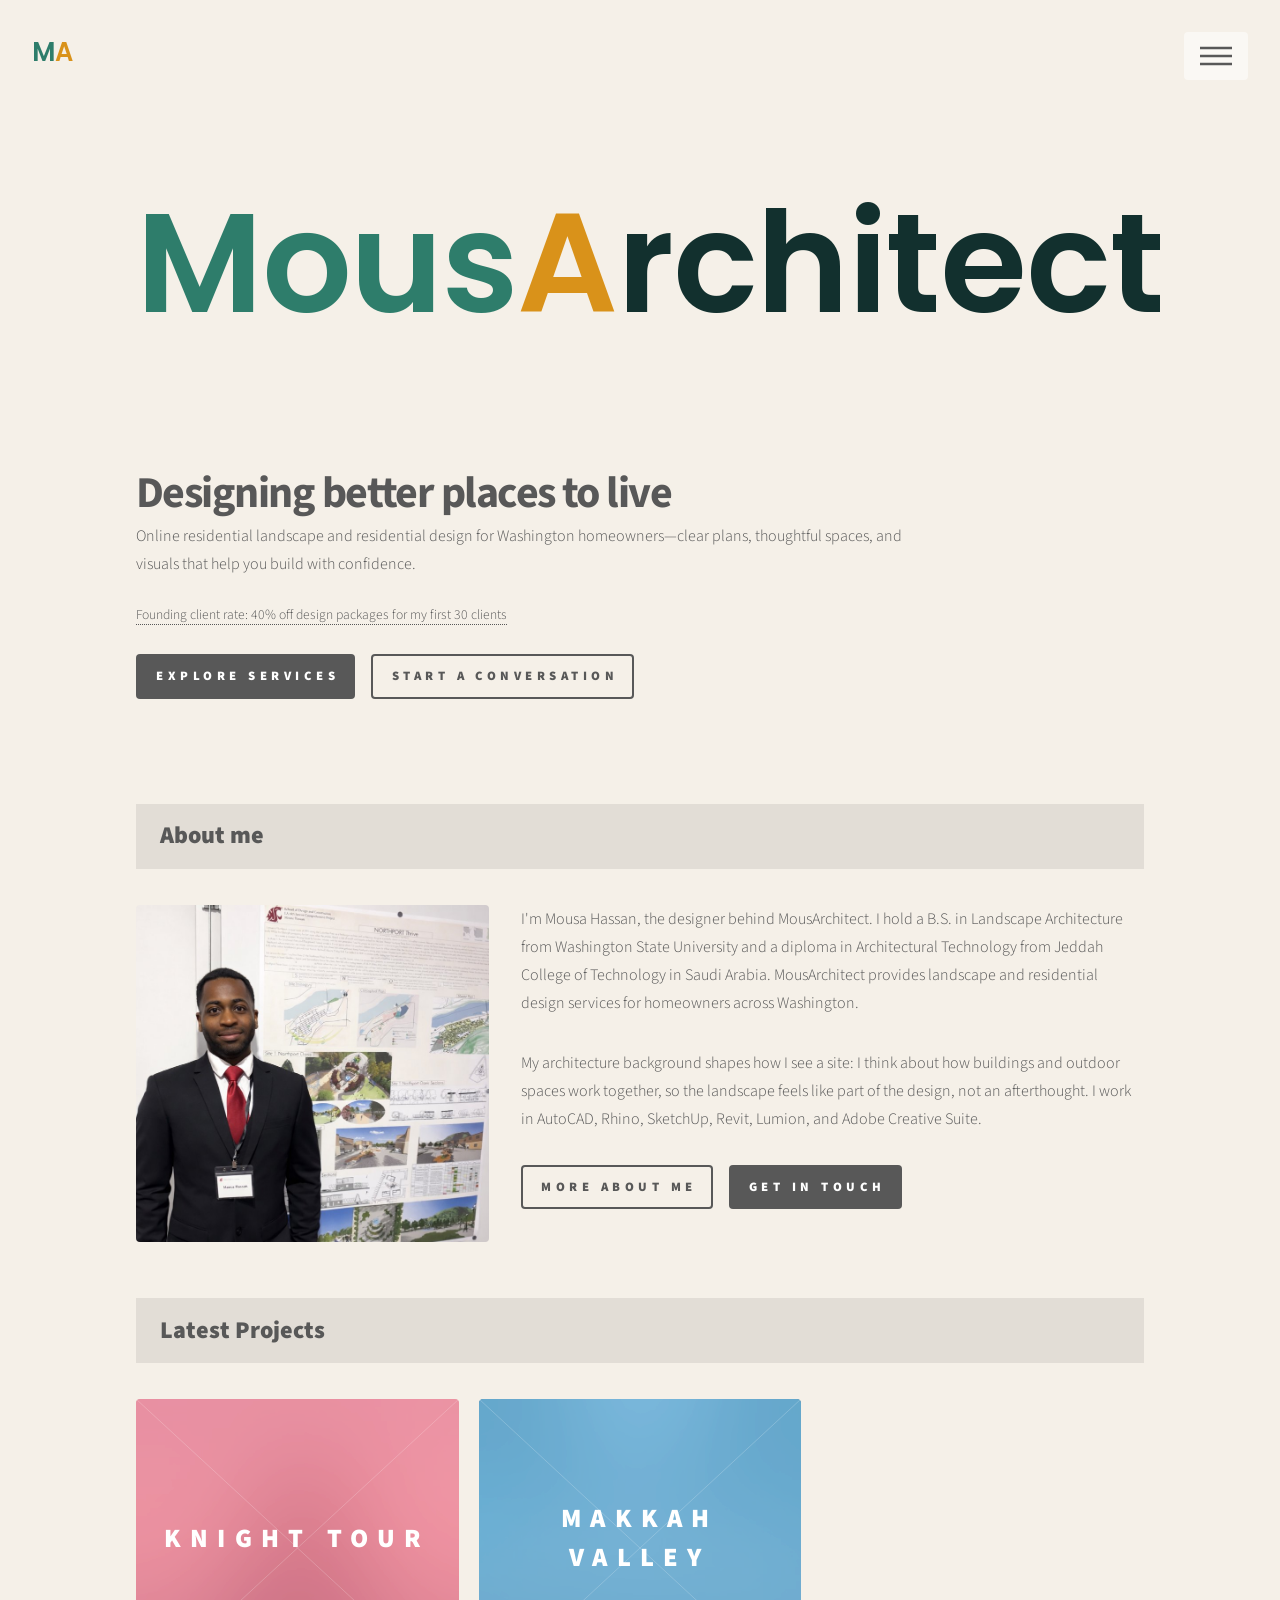
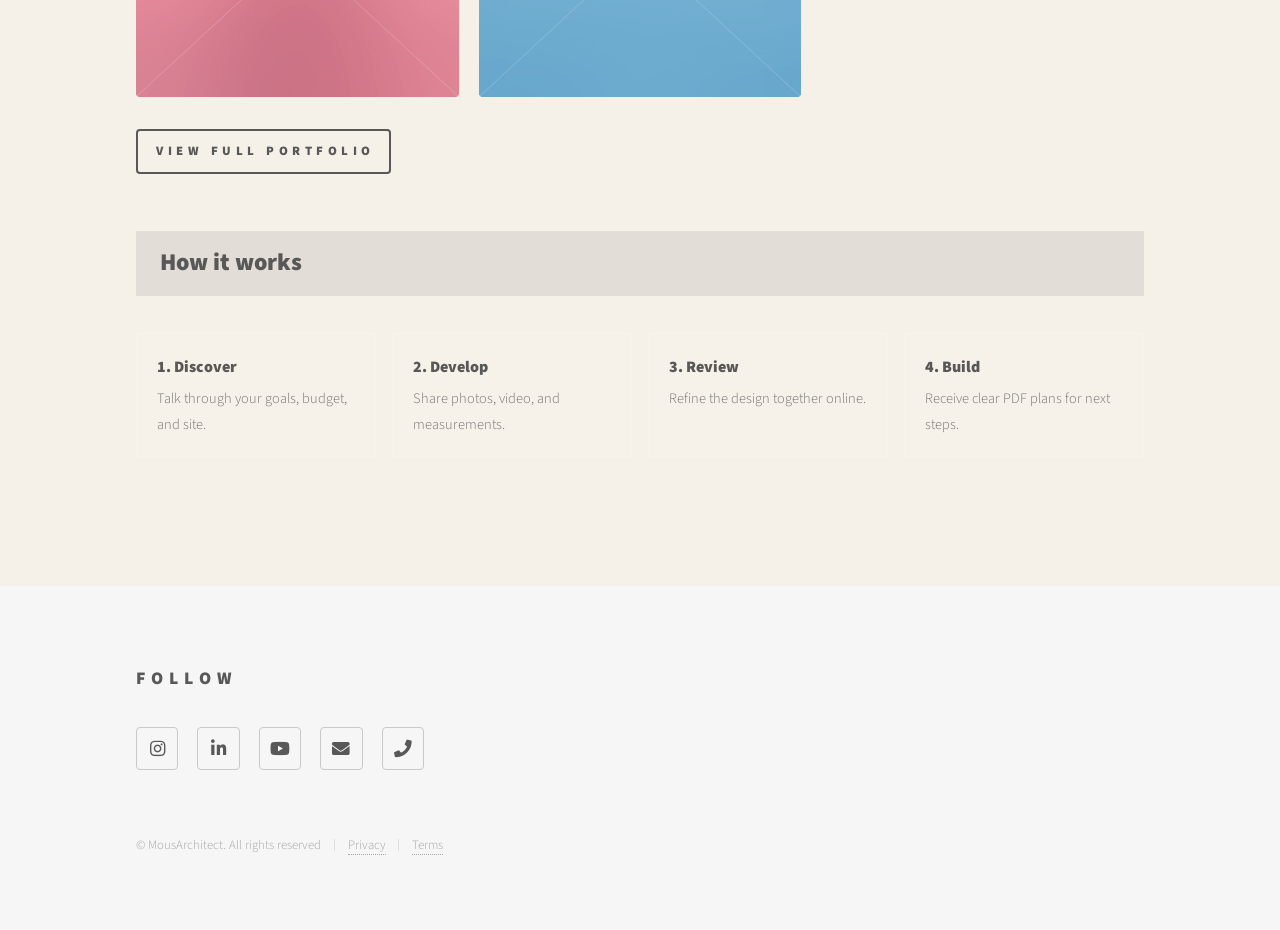
==== commit 8775bc11: "Founding offer: 40% for first 30 clients, then 30% for next 20" ====
--- a/index.html
+++ b/index.html
@@ -79,7 +79,7 @@
 								<header class="hero-copy">
 									<h1>Designing better places to live</h1>
 									<p>Online residential landscape and residential design for Washington homeowners—clear plans, thoughtful spaces, and visuals that help you build with confidence.</p>
-									<p class="founding-line"><a href="services.html">Founding client rate: 30% off design packages for my first 50 clients</a></p>
+									<p class="founding-line"><a href="services.html">Founding client rate: 40% off design packages for my first 30 clients</a></p>
 									<ul class="actions"><li><a href="services.html" class="button primary">Explore Services</a></li><li><a href="contact.html" class="button">Start a Conversation</a></li></ul>
 								</header>
 
